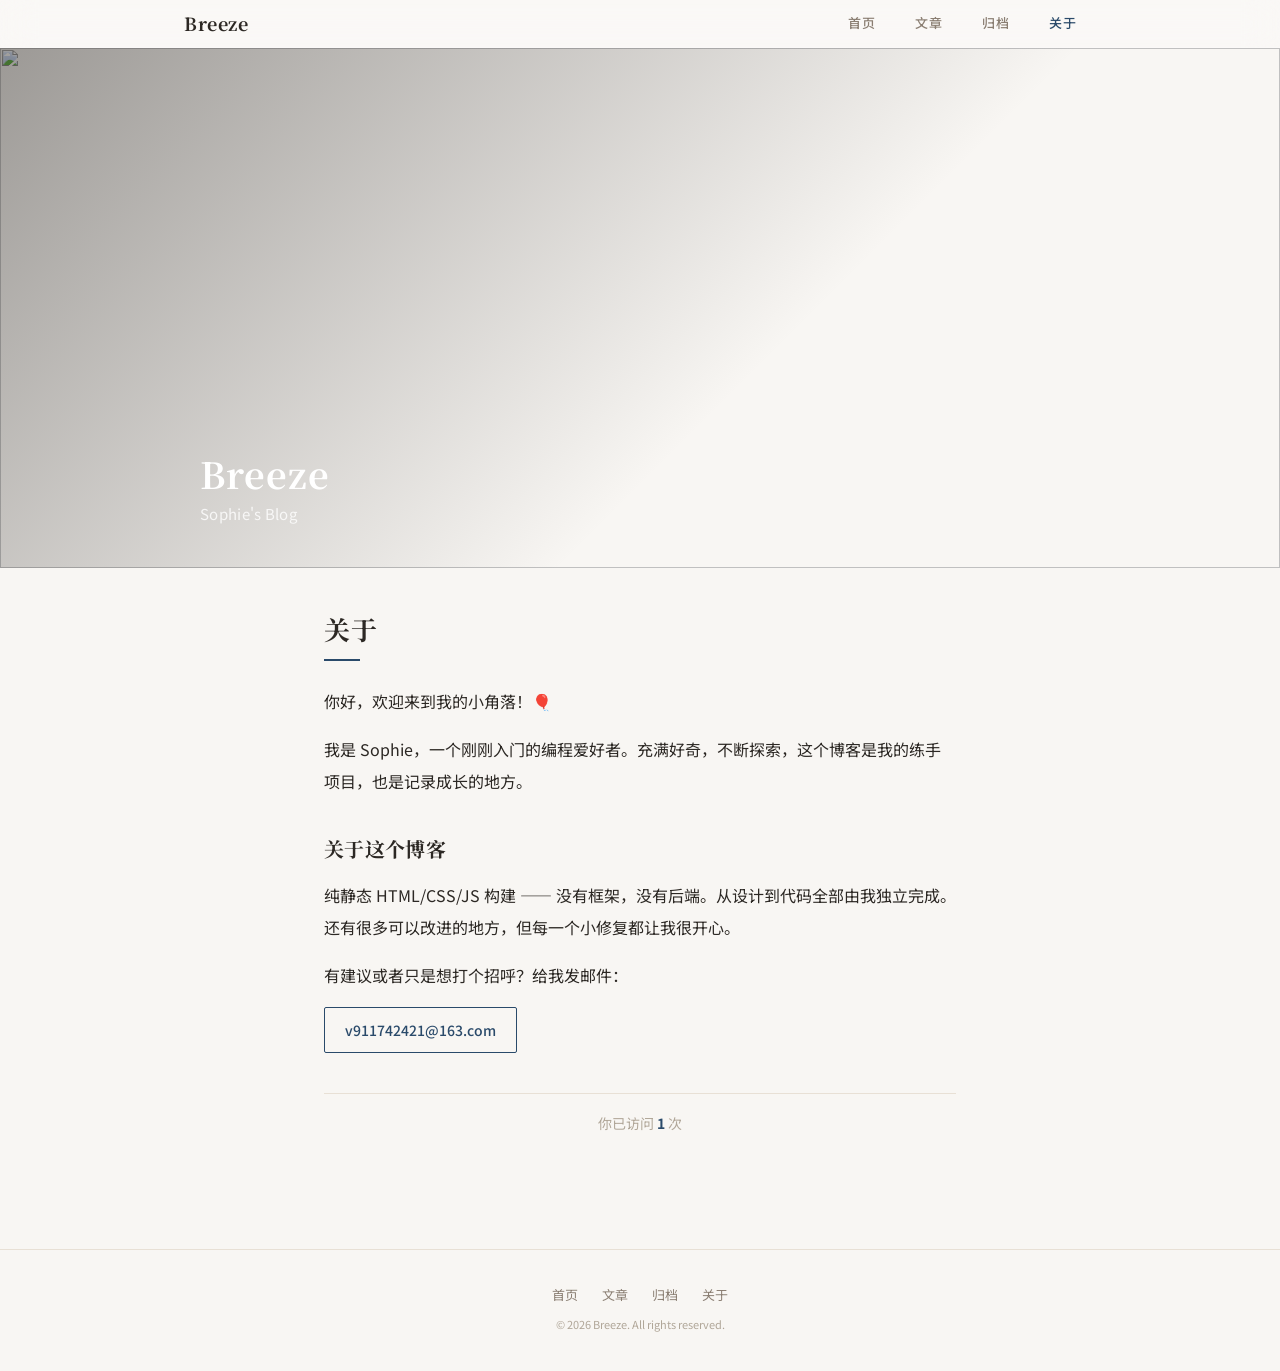
==== about.html @ d88b144d "Sophie Blog - HTML static version" ====
<!DOCTYPE html>
<html lang="zh-CN">
<head>
  <meta charset="UTF-8">
  <meta name="viewport" content="width=device-width, initial-scale=1.0">
  <meta name="description" content="关于 Sophie 和这个博客">
  <title>关于 — Breeze</title>
  <link rel="preconnect" href="https://fonts.googleapis.com">
  <link rel="preconnect" href="https://fonts.gstatic.com" crossorigin>
  <link href="https://fonts.googleapis.com/css2?family=Noto+Serif+SC:wght@600;700&family=Noto+Sans+SC:wght@400;500;600&display=swap" rel="stylesheet">
  <link rel="stylesheet" href="css/style.css?v=4">
  <link rel="icon" href="data:image/svg+xml,<svg xmlns='http://www.w3.org/2000/svg' viewBox='0 0 100 100'><text y='.9em' font-size='90'>🌿</text></svg>">
</head>
<body>
  <div class="page-wrap">
  <a href="#main" class="skip-link" data-i18n="skipToMain">跳到主要内容</a>

  <nav class="nav" role="navigation" aria-label="Main navigation">
    <div class="nav-inner">
      <a href="index.html" class="nav-logo">Breeze</a>
      <button type="button" class="nav-toggle" id="navToggle" aria-label="Menu">
        <svg viewBox="0 0 24 24"><path d="M3 18h18v-2H3v2zm0-5h18v-2H3v2zm0-7v2h18V6H3z"/></svg>
      </button>
      <ul class="nav-links" id="navLinks">
        <li><a href="index.html" data-i18n="navHome">首页</a></li>
        <li><a href="blog.html" data-i18n="navBlog">文章</a></li>
        <li><a href="archive.html" data-i18n="navArchive">归档</a></li>
        <li><a href="about.html" aria-current="page" data-i18n="navAbout">关于</a></li>
        <li><a href="admin.html" class="admin-only" data-i18n="navAdmin">管理</a></li>
      </ul>
    </div>
  </nav>

  <main id="main">
  <!-- Masthead -->
  <header class="masthead">
    <div class="masthead-bg">
      <img src="images/海边动漫少女.png" alt="">
      <div class="masthead-overlay"></div>
    </div>
    <div class="masthead-content">
      <h1 class="masthead-title">Breeze</h1>
      <p class="masthead-sub">Sophie's Blog</p>
    </div>
  </header>

    <article class="about-page">
      <h2 class="about-page-title">关于</h2>
      <div class="about-content">
        <p>你好，欢迎来到我的小角落！🎈</p>

        <p>我是 Sophie，一个刚刚入门的编程爱好者。充满好奇，不断探索，这个博客是我的练手项目，也是记录成长的地方。</p>

        <h3>关于这个博客</h3>

        <p>纯静态 HTML/CSS/JS 构建 —— 没有框架，没有后端。从设计到代码全部由我独立完成。还有很多可以改进的地方，但每一个小修复都让我很开心。</p>

        <p>有建议或者只是想打个招呼？给我发邮件：</p>

        <p class="about-email"><a href="mailto:v911742421@163.com">v911742421@163.com</a></p>
      </div>
    </article>

    <!-- Visit info (populated by about.js) -->
    <div class="about-visit-info" id="aboutVisitInfo"></div>
  </main>

  <footer class="footer" role="contentinfo">
    <div class="footer-inner">
      <ul class="footer-links">
        <li><a href="index.html" data-i18n="navHome">首页</a></li>
        <li><a href="blog.html" data-i18n="navBlog">文章</a></li>
        <li><a href="archive.html" data-i18n="navArchive">归档</a></li>
        <li><a href="about.html" data-i18n="navAbout">关于</a></li>
      </ul>
      <p data-i18n="footerCopyright">© 2026 Breeze. All rights reserved.</p>
    </div>
  </footer>

  </div>
  <script src="js/utils.js?v=4"></script>
  <script src="js/store.js?v=4"></script>
  <script src="js/main.js?v=4"></script>
  <script src="js/about.js?v=4"></script>
</body>
</html>
---- css/style.css ----
/* ═════════════════════════════════════════════════════════
   Breeze Blog — 和紙 Washi
   Warm paper texture, indigo accent, Japanese-inspired.
   ═════════════════════════════════════════════════════════ */

/* ── Custom Properties ── */
:root {
  --color-bg:            #f8f6f3;
  --color-surface:       #ffffff;
  --color-surface-2:     #f3f0eb;
  --color-accent:        #2a4a6a;
  --color-accent-h:      #3a5a7a;
  --color-accent-dim:    rgba(42,74,106,0.07);
  --color-moss:          #7a8a6a;
  --color-warm:          #c86a4a;
  --color-text:          #2c2824;
  --color-text-secondary:#8a7e72;
  --color-text-muted:    #b0a698;
  --color-border:        #e8e0d6;
  --color-line:          #e8e0d5;

  --font-display: "Noto Serif SC", "Noto Serif", "Georgia", serif;
  --font-body:    "Noto Sans SC", "Hiragino Sans", "Yu Gothic", -apple-system, sans-serif;
  --font-mono:    "Cascadia Code", "JetBrains Mono", ui-monospace, monospace;

  --max-w:        680px;
  --max-w-wide:   960px;
  --nav-h:        48px;
  --radius-card:  8px;
}

/* ── Reset & Base ── */
*, *::before, *::after { box-sizing: border-box; margin: 0; padding: 0; }

html {
  scroll-behavior: smooth;
  -webkit-text-size-adjust: 100%;
  text-size-adjust: 100%;
}

body {
  font-family: var(--font-body);
  font-size: 16px;
  line-height: 1.9;
  color: var(--color-text);
  background: var(--color-bg);
  -webkit-font-smoothing: antialiased;
}


a { color: var(--color-accent); text-decoration: none; transition: color 0.2s; }
a:hover { color: var(--color-accent-h); }

img { max-width: 100%; height: auto; display: block; }
svg { display: block; fill: currentColor; }

::selection { background: var(--color-accent-dim); color: var(--color-accent); }

/* ── Skip Link ── */
.skip-link {
  position: absolute;
  top: -100px; left: 16px;
  z-index: 1000;
  padding: 8px 16px;
  background: var(--color-accent);
  color: #fff;
  font-size: 14px;
  border-radius: 2px;
  transition: top 0.2s;
}
.skip-link:focus { top: 12px; }

/* ══ Nav ══ */
.nav {
  position: fixed;
  top: 0; left: 0; right: 0;
  z-index: 100;
  height: var(--nav-h);
  background: rgba(255,255,255,0.25);
  -webkit-backdrop-filter: blur(16px);
  backdrop-filter: blur(16px);
  border-bottom: 1px solid rgba(255,255,255,0.2);
}

.nav-inner {
  max-width: var(--max-w-wide);
  margin: 0 auto;
  padding: 0 24px;
  height: 100%;
  display: flex;
  align-items: center;
  justify-content: space-between;
}

.nav-logo {
  font-family: var(--font-display);
  font-size: 18px;
  font-weight: 700;
  color: var(--color-text);
  letter-spacing: 0.5px;
}

.nav-links {
  display: flex;
  list-style: none;
  gap: 0;
  align-items: center;
  height: 100%;
}

.nav-links a {
  display: flex;
  align-items: center;
  height: 100%;
  padding: 0 20px;
  font-size: 13px;
  font-weight: 500;
  color: var(--color-text-secondary);
  letter-spacing: 0.5px;
  transition: color 0.2s;
}
.nav-links a:hover { color: var(--color-text); }
.nav-links a[aria-current="page"] { color: var(--color-accent); }

.nav-links .admin-only { display: none; }
body.admin-mode .nav-links .admin-only { display: flex; }

.nav-toggle {
  display: none;
  background: none;
  border: none;
  cursor: pointer;
  width: 36px; height: 36px;
  padding: 8px;
  color: var(--color-text-secondary);
}
.nav-toggle svg { width: 20px; height: 20px; }
/* ══ Masthead (image only) ══ */
.masthead {
  margin-top: var(--nav-h);
  position: relative;
  height: 520px;
  overflow: hidden;
}

.masthead-bg {
  position: absolute;
  inset: 0;
}
.masthead-bg img {
  width: 100%;
  height: 100%;
  object-fit: cover;
  object-position: center 15%;
}

.masthead-overlay {
  position: absolute;
  inset: 0;
  background: linear-gradient(135deg, rgba(44,40,36,0.45) 0%, transparent 60%);
}

.masthead-content {
  position: absolute;
  bottom: 40px;
  left: 0;
  right: 0;
  padding: 0 40px;
  max-width: var(--max-w-wide);
  margin: 0 auto;
}

.masthead-title {
  font-family: var(--font-display);
  font-size: 36px;
  font-weight: 700;
  color: #fff;
  line-height: 1.2;
  letter-spacing: 1px;
  margin-bottom: 4px;
}

.masthead-sub {
  font-size: 15px;
  color: rgba(255,255,255,0.8);
  font-weight: 400;
  letter-spacing: 0.3px;
}

/* ══ Home Page Sections ══ */
.home-sections {
  max-width: var(--max-w-wide);
  margin: 0 auto;
  padding: 40px 24px 48px;
}

.home-section {
  margin-bottom: 44px;
}

.section-label {
  display: flex;
  align-items: center;
  gap: 10px;
  margin-bottom: 20px;
  font-family: var(--font-display);
  font-size: 20px;
  font-weight: 700;
  color: var(--color-text);
  letter-spacing: 0.5px;
}

.section-label::after {
  content: '';
  flex: 1;
  height: 1px;
  background: var(--color-line);
}

/* ── Latest Grid ── */

.home-post-card {
  background: var(--color-surface);
  border: 1px solid var(--color-border);
  padding: 24px;
  border-radius: var(--radius-card);
  transition: box-shadow 0.2s, transform 0.2s;
}
.home-post-card:hover {
  box-shadow: 0 4px 20px rgba(0,0,0,0.06);
  transform: translateY(-2px);
}

.home-post-card .tag {
  display: inline-block;
  font-size: 11px;
  font-weight: 600;
  color: var(--color-accent);
  letter-spacing: 0.5px;
  margin-bottom: 4px;
}

.home-post-card h3 {
  font-family: var(--font-display);
  font-size: 18px;
  font-weight: 700;
  line-height: 1.3;
  margin-bottom: 2px;
}
.home-post-card h3 a { color: var(--color-text); }
.home-post-card h3 a:hover { color: var(--color-accent); }

.home-post-card .date {
  font-size: 12px;
  color: var(--color-text-muted);
  margin-bottom: 6px;
}

.home-post-card .excerpt {
  font-size: 14px;
  color: var(--color-text-secondary);
  line-height: 1.6;
}

.section-link {
  display: inline-block;
  margin-top: 16px;
  font-size: 14px;
  font-weight: 500;
  color: var(--color-accent);
}
.section-link:hover { color: var(--color-accent-h); }

/* ── Sidebar Info (home) ── */
.home-info {
  display: grid;
  grid-template-columns: repeat(4, 1fr);
  gap: 16px;
  max-width: var(--max-w-wide);
  margin: 0 auto;
  padding: 0 24px 40px;
}

.home-info-card {
  background: var(--color-surface);
  border: 1px solid var(--color-border);
  padding: 20px 24px;
  border-radius: var(--radius-card);
}

.home-info-card .label {
  font-size: 11px;
  font-weight: 600;
  color: var(--color-text-muted);
  text-transform: uppercase;
  letter-spacing: 0.8px;
  margin-bottom: 6px;
}

.home-info-card .value {
  font-size: 22px;
  font-family: var(--font-display);
  font-weight: 700;
  color: var(--color-text);
  line-height: 1.2;
}

.home-info-card .desc {
  font-size: 13px;
  color: var(--color-text-secondary);
  line-height: 1.5;
  margin-top: 2px;
}

.home-quote-text {
  font-size: 14px;
  color: var(--color-text-secondary);
  line-height: 1.7;
  height: 72px;
  overflow-y: auto;
}

.home-quote-btn {
  background: none;
  border: none;
  cursor: pointer;
  color: var(--color-text-muted);
  font-size: 14px;
  padding: 4px 0 0;
  font-family: inherit;
  transition: color 0.2s;
}
.home-quote-btn:hover { color: var(--color-accent); }

/* ── Featured Card ── */
.featured-card {
  background: var(--color-surface);
  border: 1px solid var(--color-border);
  border-radius: var(--radius-card);
  padding: 28px 32px;
}

.featured-badge {
  display: inline-block;
  font-size: 11px;
  font-weight: 600;
  color: var(--color-accent);
  letter-spacing: 0.5px;
  margin-bottom: 4px;
}

.featured-title {
  font-family: var(--font-display);
  font-size: 24px;
  font-weight: 700;
  line-height: 1.3;
  margin-bottom: 4px;
}
.featured-title a { color: var(--color-text); }
.featured-title a:hover { color: var(--color-accent); }

.featured-date {
  font-size: 13px;
  color: var(--color-text-muted);
  margin-bottom: 8px;
}

.featured-excerpt {
  font-size: 15px;
  color: var(--color-text-secondary);
  line-height: 1.7;
}

/* ── Latest List (cards) ── */
.latest-list {
  list-style: none;
  display: grid;
  grid-template-columns: 1fr 1fr;
  gap: 20px;
}

/* ══ Main (inner pages) ══ */
main { padding-bottom: 48px; }
.main-top-pad { padding-top: 28px; }

/* ══ Page Banner (inner pages, image only) ══ */
.page-banner {
  margin-top: var(--nav-h);
  position: relative;
  height: 200px;
  overflow: hidden;
}

.page-banner-bg {
  position: absolute;
  inset: 0;
}
.page-banner-bg img {
  width: 100%;
  height: 100%;
  object-fit: cover;
  object-position: center top;
}

/* ══ Toolbar (Blog) ══ */
.toolbar {
  max-width: var(--max-w-wide);
  margin: 0 auto;
  padding: 28px 24px 20px;
}

.blog-section-title {
  font-family: var(--font-display);
  font-size: 24px;
  font-weight: 700;
  color: var(--color-text);
  margin-bottom: 12px;
  letter-spacing: 0.5px;
}

.search-wrap {
  position: relative;
  margin-bottom: 12px;
}

.search-icon {
  position: absolute;
  top: 50%;
  left: 14px;
  transform: translateY(-50%);
  width: 16px;
  height: 16px;
  color: var(--color-text-muted);
  pointer-events: none;
  transition: color 0.2s;
}
.search-wrap:focus-within .search-icon { color: var(--color-accent); }

.search-wrap input {
  width: 100%;
  padding: 10px 14px 10px 40px;
  font-size: 15px;
  font-family: inherit;
  border: 1px solid var(--color-border);
  border-radius: 8px;
  color: var(--color-text);
  background: var(--color-surface);
  outline: none;
  transition: border-color 0.2s, box-shadow 0.2s;
}
.search-wrap input:focus { border-color: var(--color-accent); }
.search-wrap input::placeholder { color: var(--color-text-muted); }

.filter-bar {
  display: flex;
  flex-wrap: wrap;
  gap: 4px;
  margin-bottom: 20px;
}

.filter-btn {
  padding: 5px 14px;
  font-size: 12px;
  font-weight: 500;
  font-family: inherit;
  border: 1px solid var(--color-border);
  border-radius: 6px;
  background: var(--color-surface);
  color: var(--color-text-secondary);
  cursor: pointer;
  letter-spacing: 0.3px;
  transition: all 0.2s;
}
.filter-btn:hover { border-color: var(--color-accent); color: var(--color-accent); }
.filter-btn.active {
  background: var(--color-accent);
  color: #fff;
  border-color: var(--color-accent);
}

.posts-grid {
  max-width: var(--max-w-wide);
  margin: 0 auto;
  padding: 0 24px 48px;
  display: grid;
  grid-template-columns: 1fr 1fr;
  gap: 20px;
}

.post-card {
  background: var(--color-surface);
  border: 1px solid var(--color-border);
  border-radius: var(--radius-card);
  padding: 24px;
  transition: box-shadow 0.2s, transform 0.2s;
}
.post-card:hover {
  box-shadow: 0 4px 20px rgba(0,0,0,0.06);
  transform: translateY(-2px);
}

.post-card .cat-badge {
  display: inline-block;
  font-size: 11px;
  font-weight: 600;
  color: var(--color-accent);
  background: var(--color-accent-dim);
  padding: 2px 10px;
  border-radius: 4px;
  letter-spacing: 0.5px;
  margin-bottom: 8px;
}

.post-card .card-date {
  font-size: 12px;
  color: var(--color-text-muted);
  margin-bottom: 6px;
}

.post-card h2 {
  font-family: var(--font-display);
  font-size: 18px;
  font-weight: 700;
  line-height: 1.35;
  margin-bottom: 6px;
}
.post-card h2 a { color: var(--color-text); }
.post-card h2 a:hover { color: var(--color-accent); }

.post-card .card-excerpt {
  font-size: 14px;
  color: var(--color-text-secondary);
  line-height: 1.6;
}

.empty-state {
  text-align: center;
  padding: 60px 24px;
  color: var(--color-text-muted);
}
.empty-state svg { width: 32px; height: 32px; margin: 0 auto 12px; opacity: 0.3; }
.empty-state p { font-size: 14px; }

/* ══ Article (Post page) ══ */
.article {
  max-width: var(--max-w);
  margin: 0 auto;
  padding: 0 24px;
}

.article-inner {
  max-width: var(--max-w);
  margin: 0 auto;
  padding: 0 24px;
}

.article-header {
  padding: 28px 0 16px;
}

.article-header h1 {
  font-family: var(--font-display);
  font-size: 30px;
  font-weight: 700;
  line-height: 1.3;
  letter-spacing: 0.5px;
  margin-bottom: 8px;
}

.article-meta {
  font-size: 13px;
  color: var(--color-text-secondary);
}

.article-meta .dot {
  display: inline-block;
  width: 3px; height: 3px;
  background: var(--color-text-muted);
  vertical-align: middle;
  margin: 0 8px;
  border-radius: 50%;
}

.article-excerpt {
  font-size: 16px;
  color: var(--color-text-secondary);
  line-height: 1.7;
  margin-bottom: 16px;
  padding-bottom: 16px;
  border-bottom: 1px solid var(--color-line);
}

.article-content {
  font-size: 16px;
  line-height: 2;
}

.article-content h2 {
  font-family: var(--font-display);
  font-size: 22px;
  font-weight: 700;
  margin: 40px 0 10px;
  letter-spacing: 0.3px;
  padding-bottom: 6px;
  border-bottom: 1px solid var(--color-line);
}

.article-content h3 {
  font-family: var(--font-display);
  font-size: 18px;
  font-weight: 600;
  margin: 28px 0 8px;
}

.article-content p { margin-bottom: 16px; }

.article-content a { text-decoration: underline; text-underline-offset: 2px; }

.article-content blockquote {
  margin: 28px 0;
  padding: 12px 24px;
  border-left: 3px solid var(--color-accent);
  background: var(--color-surface);
  color: var(--color-text-secondary);
  font-style: italic;
}
.article-content blockquote p { margin-bottom: 0; }

.article-content pre {
  margin: 24px 0;
  padding: 16px 20px;
  background: var(--color-surface);
  border: 1px solid var(--color-border);
  border-radius: 2px;
  overflow-x: auto;
  font-size: 14px;
  line-height: 1.7;
  font-family: var(--font-mono);
}

.article-content code {
  font-size: 0.85em;
  padding: 2px 6px;
  background: var(--color-surface-2);
  font-family: var(--font-mono);
}
.article-content pre code { padding: 0; background: none; border: none; }

.article-content ul, .article-content ol {
  margin: 16px 0;
  padding-left: 24px;
}
.article-content li { margin-bottom: 6px; }

.article-content hr {
  margin: 40px 0;
  border: none;
  height: 1px;
  background: var(--color-line);
}

.article-content img {
  margin: 28px auto;
  cursor: zoom-in;
}

/* ── Article Footer ── */
.article-footer {
  max-width: var(--max-w);
  margin: 0 auto;
  padding: 0 24px 36px;
}

.article-tags { display: flex; flex-wrap: wrap; gap: 6px; margin-bottom: 16px; }

.article-tags .tag {
  display: inline-block;
  padding: 2px 10px;
  background: var(--color-accent-dim);
  font-size: 12px;
  font-weight: 500;
  color: var(--color-accent);
  border-radius: 2px;
}

.article-back {
  display: inline-flex;
  align-items: center;
  gap: 4px;
  font-size: 14px;
  color: var(--color-text-secondary);
}
.article-back:hover { color: var(--color-accent); }
.article-back svg { width: 14px; height: 14px; }

/* ── Related ── */
.related-section {
  max-width: var(--max-w);
  margin: 0 auto;
  padding: 0 24px 48px;
}

.related-section h2 {
  font-family: var(--font-display);
  font-size: 18px;
  font-weight: 700;
  margin-bottom: 14px;
}

.related-grid {
  display: grid;
  grid-template-columns: repeat(3, 1fr);
  gap: 12px;
}

.related-card {
  background: var(--color-surface);
  border: 1px solid var(--color-border);
  padding: 18px 20px;
  border-radius: var(--radius-card);
  transition: box-shadow 0.2s;
}
.related-card:hover { box-shadow: 0 4px 12px rgba(0,0,0,0.05); }

.related-card .meta {
  font-size: 12px;
  color: var(--color-text-secondary);
  margin-bottom: 4px;
}

.related-card h3 {
  font-size: 15px;
  font-weight: 600;
  line-height: 1.4;
}
.related-card h3 a { color: var(--color-text); }
.related-card h3 a:hover { color: var(--color-accent); }

/* ══ Archive (timeline) ══ */
.archive-container {
  max-width: var(--max-w-wide);
  margin: 0 auto;
  padding: 28px 24px 48px;
}

.archive-year { margin-bottom: 32px; }
.archive-year:last-child { margin-bottom: 0; }

.archive-year-title {
  font-family: var(--font-display);
  font-size: 26px;
  font-weight: 700;
  color: var(--color-text);
  margin-bottom: 14px;
  letter-spacing: 0.5px;
  position: relative;
  padding-bottom: 6px;
}
.archive-year-title::after {
  content: '';
  position: absolute;
  bottom: 0; left: 0;
  width: 36px;
  height: 2px;
  background: var(--color-accent);
}

.archive-month { margin-bottom: 16px; }
.archive-month:last-child { margin-bottom: 0; }

.archive-month-title {
  font-size: 12px;
  font-weight: 600;
  color: var(--color-text-muted);
  text-transform: uppercase;
  letter-spacing: 0.8px;
  margin-bottom: 8px;
  padding: 0 4px;
}

.archive-list {
  display: flex;
  flex-direction: column;
}

.archive-row {
  display: flex;
  gap: 16px;
  padding: 12px 16px;
  background: var(--color-surface);
  border: 1px solid var(--color-border);
  border-radius: 6px;
  align-items: baseline;
  margin-bottom: 8px;
  transition: box-shadow 0.2s;
}
.archive-row:hover { box-shadow: 0 2px 12px rgba(0,0,0,0.04); }
.archive-row:last-child { margin-bottom: 0; }

.archive-row-left {
  flex-shrink: 0;
  width: 90px;
}
.archive-row-date {
  font-size: 13px;
  color: var(--color-text-muted);
  font-weight: 500;
}

.archive-row-right {
  flex: 1;
  display: flex;
  align-items: baseline;
  gap: 10px;
  min-width: 0;
}
.archive-row-title {
  font-family: var(--font-display);
  font-size: 16px;
  font-weight: 600;
  color: var(--color-text);
  text-decoration: none;
  white-space: nowrap;
  overflow: hidden;
  text-overflow: ellipsis;
  transition: color 0.15s;
}
.archive-row-title:hover { color: var(--color-accent); }
.archive-row-cat {
  flex-shrink: 0;
  font-size: 10px;
  font-weight: 600;
  color: var(--color-accent);
  background: var(--color-accent-dim);
  padding: 1px 8px;
  border-radius: 2px;
  letter-spacing: 0.5px;
}

/* ══ About ══ */
.about-page {
  max-width: var(--max-w);
  margin: 0 auto;
  padding: 36px 24px 24px;
}

.about-page-title {
  font-family: var(--font-display);
  font-size: 26px;
  font-weight: 700;
  color: var(--color-text);
  margin-bottom: 24px;
  letter-spacing: 0.5px;
  position: relative;
  padding-bottom: 8px;
}
.about-page-title::after {
  content: '';
  position: absolute;
  bottom: 0; left: 0;
  width: 36px;
  height: 2px;
  background: var(--color-accent);
}

.about-content {
  font-size: 16px;
  line-height: 2;
  color: var(--color-text);
}

.about-content h3 {
  font-family: var(--font-display);
  font-size: 20px;
  font-weight: 700;
  margin: 32px 0 10px;
  letter-spacing: 0.3px;
}

.about-content p { margin-bottom: 16px; }

.about-email a {
  display: inline-block;
  padding: 8px 20px;
  border: 1px solid var(--color-accent);
  border-radius: 2px;
  font-size: 14px;
  font-weight: 500;
  color: var(--color-accent);
  text-decoration: none;
  transition: all 0.2s;
}
.about-email a:hover {
  background: var(--color-accent);
  color: #fff;
}

.about-visit-info {
  max-width: var(--max-w);
  margin: 0 auto;
  padding: 0 24px 48px;
}

.about-visit-info p {
  font-size: 14px;
  color: var(--color-text-secondary);
  padding: 16px 20px;
  background: var(--color-surface);
  border: 1px solid var(--color-border);
  border-radius: 2px;
  line-height: 1.6;
}

/* ══ TOC ══ */
.toc-wrapper {
  position: fixed;
  top: 80px;
  left: calc(50% + 360px);
  width: 170px;
  max-height: calc(100vh - 140px);
  overflow-y: auto;
  z-index: 50;
}

.toc-label {
  font-size: 11px;
  font-weight: 600;
  color: var(--color-text-muted);
  text-transform: uppercase;
  letter-spacing: 0.8px;
  margin-bottom: 10px;
}

.toc-link {
  display: block;
  padding: 3px 0 3px 10px;
  font-size: 13px;
  color: var(--color-text-muted);
  border-left: 1px solid var(--color-line);
  transition: all 0.15s;
}
.toc-link:hover { color: var(--color-accent); border-left-color: var(--color-accent); }
.toc-link.active { color: var(--color-accent); border-left-color: var(--color-accent); }

@media (max-width: 1100px) {
  .toc-wrapper { display: none; }
}

/* ── TOC Mobile ── */
.toc-toggle {
  position: fixed;
  bottom: 72px; left: 24px;
  z-index: 80;
  width: 36px; height: 36px;
  background: var(--color-surface);
  border: 1px solid var(--color-border);
  border-radius: 2px;
  color: var(--color-text-secondary);
  cursor: pointer;
  display: none;
  align-items: center;
  justify-content: center;
  transition: all 0.2s;
}
.toc-toggle:hover { border-color: var(--color-accent); color: var(--color-accent); }
.toc-toggle svg { width: 18px; height: 18px; }

.toc-mobile-panel {
  position: fixed;
  bottom: 116px; left: 24px;
  z-index: 81;
  min-width: 200px;
  max-height: 300px;
  overflow-y: auto;
  background: var(--color-surface);
  border: 1px solid var(--color-border);
  border-radius: 2px;
  padding: 12px 16px;
  opacity: 0;
  pointer-events: none;
  transform: translateY(8px);
  transition: all 0.25s;
}
.toc-mobile-panel.open { opacity: 1; pointer-events: auto; transform: translateY(0); }


/* ══ Progress Bar ══ */
.progress-bar {
  position: fixed;
  top: var(--nav-h); left: 0;
  height: 2px;
  background: var(--color-accent);
  z-index: 99;
  width: 0%;
  transition: width 0.1s linear;
}


/* ══ Lightbox ══ */
.lightbox {
  position: fixed; inset: 0; z-index: 200;
  background: rgba(44,40,36,0.92);
  display: flex; align-items: center; justify-content: center;
  opacity: 0; pointer-events: none; transition: opacity 0.3s;
  cursor: zoom-out;
}
.lightbox.open { opacity: 1; pointer-events: auto; }
.lightbox img { max-width: 90vw; max-height: 90vh; }

/* ══ Toast ══ */
.toast {
  position: fixed;
  top: 60px; left: 50%;
  transform: translateX(-50%) translateY(-12px);
  z-index: 300;
  padding: 8px 20px;
  font-size: 14px;
  color: #fff;
  background: var(--color-accent);
  border-radius: 2px;
  opacity: 0; pointer-events: none;
  transition: all 0.25s;
}
.toast--visible { opacity: 1; transform: translateX(-50%) translateY(0); }
.toast--error { background: var(--color-warm); }

/* ══ Footer ══ */
.footer {
  padding: 28px 24px 36px;
  border-top: 1px solid var(--color-line);
  text-align: center;
}

.footer-inner {
  max-width: var(--max-w-wide);
  margin: 0 auto;
}

.footer-links {
  display: flex;
  justify-content: center;
  flex-wrap: wrap;
  gap: 8px 24px;
  list-style: none;
  margin-bottom: 6px;
}

.footer-links a {
  font-size: 13px;
  color: var(--color-text-secondary);
}
.footer-links a:hover { color: var(--color-accent); }

.footer p { font-size: 11px; color: var(--color-text-muted); }

/* ══ Admin ══ */
.admin-header-section {
  max-width: 800px;
  margin: 0 auto;
  padding: 32px 24px 16px;
}

.admin-page-title {
  font-family: var(--font-display);
  font-size: 26px;
  font-weight: 700;
  color: var(--color-text);
  letter-spacing: 0.5px;
  position: relative;
  padding-bottom: 8px;
}
.admin-page-title::after {
  content: '';
  position: absolute;
  bottom: 0; left: 0;
  width: 36px;
  height: 2px;
  background: var(--color-accent);
}

/* ── Login ── */
.admin-login {
  max-width: 340px;
  margin: 64px auto;
  padding: 36px 32px;
  background: var(--color-surface);
  border: 1px solid var(--color-border);
  border-radius: 2px;
  text-align: center;
}

.admin-login-icon {
  width: 48px; height: 48px;
  margin: 0 auto 16px;
  display: flex;
  align-items: center;
  justify-content: center;
  color: var(--color-accent);
}
.admin-login-icon svg { width: 24px; height: 24px; }

.admin-login h1 {
  font-family: var(--font-display);
  font-size: 22px;
  font-weight: 700;
  margin-bottom: 24px;
  letter-spacing: 0.3px;
}

.admin-login input {
  width: 100%;
  padding: 10px 14px;
  font-size: 15px;
  font-family: inherit;
  border: 1px solid var(--color-border);
  border-radius: 2px;
  color: var(--color-text);
  background: var(--color-surface-2);
  outline: none;
  text-align: center;
  transition: border-color 0.2s;
}
.admin-login input:focus { border-color: var(--color-accent); }
.admin-login input::placeholder { color: var(--color-text-muted); }

.admin-login button {
  width: 100%;
  padding: 10px;
  font-size: 15px;
  font-weight: 500;
  font-family: inherit;
  background: var(--color-accent);
  color: #fff;
  border: none;
  border-radius: 2px;
  cursor: pointer;
  margin-top: 16px;
  transition: background 0.2s;
}
.admin-login button:hover { background: var(--color-accent-h); }

.admin-login-error { font-size: 14px; color: var(--color-warm); min-height: 20px; margin-top: 12px; }

/* ── Dashboard ── */
.admin-header {
  display: flex;
  justify-content: space-between;
  align-items: center;
  flex-wrap: wrap;
  gap: 12px;
  padding: 24px 24px 16px;
  max-width: 800px;
  margin: 0 auto;
}

.admin-header h1 {
  font-family: var(--font-display);
  font-size: 18px;
  font-weight: 600;
  color: var(--color-text-secondary);
  letter-spacing: 0.3px;
}

.admin-header-actions { display: flex; gap: 8px; }

.admin-btn {
  padding: 8px 18px;
  font-size: 13px;
  font-weight: 500;
  font-family: inherit;
  border: 1px solid var(--color-border);
  border-radius: 2px;
  cursor: pointer;
  background: var(--color-surface);
  color: var(--color-text);
  transition: all 0.2s;
}
.admin-btn:hover { border-color: var(--color-accent); color: var(--color-accent); }

.admin-btn-primary { background: var(--color-accent); color: #fff; border-color: var(--color-accent); }
.admin-btn-primary:hover { background: var(--color-accent-h); border-color: var(--color-accent-h); color: #fff; }

.admin-btn-link {
  background: none;
  border: none;
  cursor: pointer;
  color: var(--color-text-secondary);
  font-size: 13px;
  padding: 4px 8px;
  font-family: inherit;
}
.admin-btn-link:hover { color: var(--color-accent); }

.admin-btn-danger {
  background: none;
  border: none;
  cursor: pointer;
  color: var(--color-text-secondary);
  font-size: 13px;
  padding: 4px 8px;
  font-family: inherit;
}
.admin-btn-danger:hover { color: var(--color-warm); }

/* ── Stats Cards ── */
.admin-stats {
  display: grid;
  grid-template-columns: repeat(4, 1fr);
  gap: 12px;
  padding: 0 24px 28px;
  max-width: 800px;
  margin: 0 auto;
}

.admin-stat-card {
  background: var(--color-surface);
  border: 1px solid var(--color-border);
  border-radius: 2px;
  padding: 18px 20px;
  display: flex;
  flex-direction: column;
  gap: 6px;
}

.admin-stat-card .icon {
  width: 32px; height: 32px;
  display: flex;
  align-items: center;
  justify-content: center;
}
.admin-stat-card .icon svg { width: 16px; height: 16px; }

.admin-stat-card .value {
  font-family: var(--font-display);
  font-size: 26px;
  font-weight: 700;
  line-height: 1;
}
.admin-stat-card .label {
  font-size: 11px;
  color: var(--color-text-muted);
  text-transform: uppercase;
  letter-spacing: 0.8px;
}

/* Stat card accent colors */
.admin-stat-card:nth-child(1) { border-left: 3px solid var(--color-accent); }
.admin-stat-card:nth-child(1) .icon { color: var(--color-accent); }
.admin-stat-card:nth-child(2) { border-left: 3px solid var(--color-moss); }
.admin-stat-card:nth-child(2) .icon { color: var(--color-moss); }
.admin-stat-card:nth-child(3) { border-left: 3px solid var(--color-warm); }
.admin-stat-card:nth-child(3) .icon { color: var(--color-warm); }
.admin-stat-card:nth-child(4) { border-left: 3px solid var(--color-accent-h); }
.admin-stat-card:nth-child(4) .icon { color: var(--color-accent-h); }

/* ── Table ── */
.admin-table-wrap {
  max-width: 800px;
  margin: 0 auto;
  padding: 0 24px 48px;
  overflow-x: auto;
}

.admin-table {
  width: 100%;
  border-collapse: collapse;
  background: var(--color-surface);
  border: 1px solid var(--color-border);
  border-radius: 2px;
}

.admin-table th {
  text-align: left;
  padding: 10px 16px;
  font-size: 11px;
  font-weight: 600;
  color: var(--color-text-muted);
  text-transform: uppercase;
  letter-spacing: 0.8px;
  background: var(--color-surface-2);
  border-bottom: 1px solid var(--color-border);
}

.admin-table td {
  padding: 12px 16px;
  font-size: 14px;
  border-bottom: 1px solid var(--color-line);
  color: var(--color-text-secondary);
}
.admin-table tbody tr:last-child td { border-bottom: none; }
.admin-table tbody tr:hover td { background: var(--color-accent-dim); }

.admin-table .status-dot {
  display: inline-block;
  width: 7px; height: 7px;
  margin-right: 7px;
  border-radius: 50%;
}
.admin-table .status-dot--published { background: var(--color-moss); }
.admin-table .status-dot--draft { background: var(--color-line); }

.admin-table .post-title-cell {
  font-weight: 500;
  color: var(--color-text);
}

/* ── Editor ── */
.admin-editor { max-width: 800px; margin: 0 auto; padding: 0 24px 48px; }

.admin-editor-header {
  display: flex;
  justify-content: space-between;
  align-items: center;
  margin-bottom: 20px;
  flex-wrap: wrap;
  gap: 12px;
}
.admin-editor-header h1 { font-family: var(--font-display); font-size: 20px; font-weight: 700; }

.editor-form {
  background: var(--color-surface);
  border: 1px solid var(--color-border);
  border-radius: 2px;
  padding: 28px;
}

.editor-form .field { margin-bottom: 16px; }

.editor-form label {
  display: block;
  font-size: 11px;
  font-weight: 600;
  color: var(--color-text-secondary);
  margin-bottom: 4px;
  text-transform: uppercase;
  letter-spacing: 0.5px;
}

.editor-form input,
.editor-form textarea,
.editor-form select {
  width: 100%;
  padding: 10px 14px;
  font-size: 15px;
  font-family: inherit;
  border: 1px solid var(--color-border);
  border-radius: 2px;
  color: var(--color-text);
  background: var(--color-surface-2);
  outline: none;
  transition: border-color 0.2s;
}
.editor-form input:focus,
.editor-form textarea:focus,
.editor-form select:focus { border-color: var(--color-accent); }

.editor-form .field-row {
  display: grid;
  grid-template-columns: 1fr 1fr 1fr 1fr;
  gap: 12px;
}

.editor-form .field-row-3 {
  display: grid;
  grid-template-columns: 1fr 160px auto;
  gap: 12px;
}

.slug-wrap {
  display: flex;
  gap: 4px;
}
.slug-wrap input { flex: 1; }
.slug-btn {
  width: 36px; height: 36px;
  display: flex; align-items: center; justify-content: center;
  background: var(--color-surface-2);
  border: 1px solid var(--color-border);
  border-radius: 2px;
  color: var(--color-text-muted);
  cursor: pointer;
  font-size: 16px;
  font-family: inherit;
  transition: all 0.2s;
  flex-shrink: 0;
}
.slug-btn:hover { color: var(--color-accent); border-color: var(--color-accent); }

/* ── Category Chips ── */
.cat-chips {
  display: flex;
  flex-wrap: wrap;
  gap: 6px;
}

.cat-chip {
  padding: 4px 14px;
  font-size: 13px;
  font-family: inherit;
  font-weight: 500;
  border: 1px solid var(--color-border);
  border-radius: 2px;
  background: var(--color-surface-2);
  color: var(--color-text-secondary);
  cursor: pointer;
  transition: all 0.2s;
}
.cat-chip:hover { border-color: var(--color-accent); color: var(--color-accent); }
.cat-chip.active {
  background: var(--color-accent);
  color: #fff;
  border-color: var(--color-accent);
}
.cat-chip-add {
  font-size: 16px;
  font-weight: 400;
  color: var(--color-text-muted);
  padding: 4px 10px;
}

.cat-new { margin-top: 8px; }
.cat-new input { width: 100%; }

.editor-form .field-check {
  display: flex;
  align-items: center;
  gap: 10px;
  padding: 6px 0;
}
.editor-form .field-check input { display: none; }
.editor-form .field-check label {
  margin-bottom: 0;
  cursor: pointer;
  text-transform: none;
  letter-spacing: normal;
  position: relative;
  padding-left: 44px;
  line-height: 26px;
  -webkit-user-select: none;
  user-select: none;
}
.editor-form .field-check label::before {
  content: '';
  position: absolute;
  left: 0; top: 50%;
  transform: translateY(-50%);
  width: 36px; height: 20px;
  background: var(--color-line);
  border-radius: 10px;
  transition: background 0.25s;
}
.editor-form .field-check label::after {
  content: '';
  position: absolute;
  left: 2px; top: 50%;
  transform: translateY(-50%);
  width: 16px; height: 16px;
  background: #fff;
  border-radius: 50%;
  transition: left 0.25s, transform 0.25s;
}
.editor-form .field-check input:checked + label::before {
  background: var(--color-accent);
}
.editor-form .field-check input:checked + label::after {
  left: 18px;
}

.editor-toolbar {
  display: flex;
  flex-wrap: wrap;
  gap: 4px;
  padding: 8px 0;
  border-bottom: 1px solid var(--color-line);
}

.editor-toolbar button {
  width: 30px; height: 30px;
  display: flex;
  align-items: center;
  justify-content: center;
  background: none;
  border: none;
  cursor: pointer;
  color: var(--color-text-muted);
  font-size: 14px;
  font-family: inherit;
  border-radius: 2px;
}
.editor-toolbar button:hover { color: var(--color-text); background: var(--color-surface-2); }

.editor-toolbar .sep {
  width: 1px; height: 22px;
  background: var(--color-line);
  margin: 0 4px;
}

.editor-content textarea {
  border-top: none;
  min-height: 320px;
  resize: vertical;
  font-family: var(--font-mono);
  font-size: 14px;
  line-height: 1.7;
}

.editor-actions {
  display: flex;
  justify-content: flex-end;
  gap: 8px;
  margin-top: 16px;
}

/* ── Modal ── */
.modal-overlay {
  position: fixed; inset: 0; z-index: 200;
  background: rgba(44,40,36,0.5);
  display: flex; align-items: center; justify-content: center;
  opacity: 0; pointer-events: none; transition: opacity 0.25s;
}
.modal-overlay.open { opacity: 1; pointer-events: auto; }

.modal-box {
  background: var(--color-surface);
  border: 1px solid var(--color-border);
  border-radius: 2px;
  padding: 28px;
  max-width: 360px;
  width: 90%;
  text-align: center;
}

.modal-box h2 { font-family: var(--font-display); font-size: 18px; font-weight: 700; margin-bottom: 8px; }
.modal-box p { font-size: 14px; color: var(--color-text-secondary); margin-bottom: 20px; }
.modal-actions { display: flex; justify-content: center; gap: 10px; }

.featured-row {
  display: grid;
  grid-template-columns: 1fr;
  gap: 24px;
  align-items: start;
}

/* ══ Page Fade-in ══ */
@keyframes fadeIn {
  from { opacity: 0; transform: translateY(6px); }
  to   { opacity: 1; transform: translateY(0); }
}
main {
  animation: fadeIn 0.45s ease-out;
}

/* ══ Back to Top ══ */
.back-to-top {
  position: fixed;
  bottom: 72px; right: 24px;
  z-index: 80;
  width: 40px; height: 40px;
  background: var(--color-surface);
  border: 1px solid var(--color-border);
  border-radius: 2px;
  color: var(--color-text-muted);
  cursor: pointer;
  display: flex;
  align-items: center;
  justify-content: center;
  opacity: 0;
  pointer-events: none;
  transition: opacity 0.25s, color 0.2s, border-color 0.2s;
}
.back-to-top.visible { opacity: 1; pointer-events: auto; }
.back-to-top:hover { color: var(--color-accent); border-color: var(--color-accent); }
.back-to-top svg { width: 18px; height: 18px; }


/* ══ Responsive ══ */
@media (max-width: 768px) {
  .home-sections {
    padding: 28px 20px 40px;
  }

  .home-info { grid-template-columns: 1fr 1fr; }

  .masthead { height: 360px; }

  .masthead-content {
    bottom: 24px;
    padding: 0 24px;
  }

  .masthead-title { font-size: 28px; }

  .page-banner { height: 150px; }

  .related-grid { grid-template-columns: 1fr 1fr; }
  .admin-stats { grid-template-columns: repeat(2, 1fr); }
  .editor-form .field-row { grid-template-columns: 1fr 1fr; }
  .editor-form .field-row-3 { grid-template-columns: 1fr; }

  .article-header h1 { font-size: 24px; }

  .nav-links {
    display: none;
    position: absolute;
    top: var(--nav-h);
    left: 0; right: 0;
    background: var(--color-bg);
    border-bottom: 1px solid var(--color-border);
    flex-direction: column;
    padding: 4px 0;
    height: auto;
  }
  .nav-links.open { display: flex; }
  .nav-links a { height: 40px; padding: 0 24px; }
  .nav-toggle { display: flex; }

  .latest-list { grid-template-columns: 1fr; }
  .posts-grid { grid-template-columns: 1fr; }
}

@media (max-width: 480px) {
  .home-info { grid-template-columns: 1fr; }
  .masthead { height: 280px; }
  .masthead-title { font-size: 24px; }
  .article-header h1 { font-size: 20px; }
  .related-grid { grid-template-columns: 1fr; }
  .admin-stats { grid-template-columns: 1fr; }
}
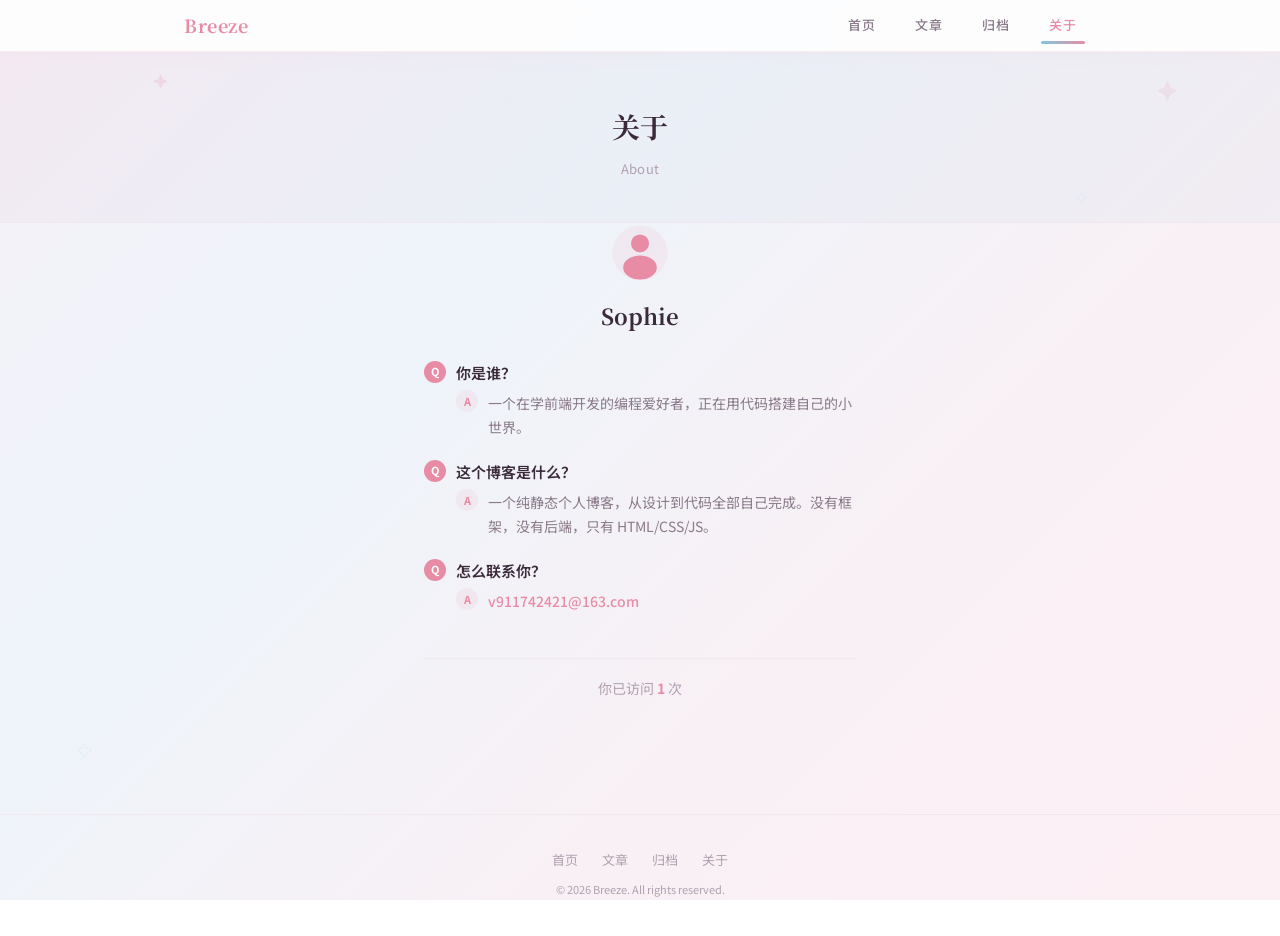
==== commit 68d46d3c: "Update blog design and animations - Redesign about page in Q&A style - Add floating sparkle animatio" ====
--- a/about.html
+++ b/about.html
@@ -8,7 +8,7 @@
   <link rel="preconnect" href="https://fonts.googleapis.com">
   <link rel="preconnect" href="https://fonts.gstatic.com" crossorigin>
   <link href="https://fonts.googleapis.com/css2?family=Noto+Serif+SC:wght@600;700&family=Noto+Sans+SC:wght@400;500;600&display=swap" rel="stylesheet">
-  <link rel="stylesheet" href="css/style.css?v=4">
+  <link rel="stylesheet" href="css/style.css?v=5">
   <link rel="icon" href="data:image/svg+xml,<svg xmlns='http://www.w3.org/2000/svg' viewBox='0 0 100 100'><text y='.9em' font-size='90'>🌿</text></svg>">
 </head>
 <body>
@@ -32,36 +32,50 @@
   </nav>
 
   <main id="main">
-  <!-- Masthead -->
-  <header class="masthead">
-    <div class="masthead-bg">
-      <img src="images/海边动漫少女.png" alt="">
-      <div class="masthead-overlay"></div>
+
+    <div class="page-hero">
+      <h1 class="page-hero-title">关于</h1>
+      <p class="page-hero-sub">About</p>
     </div>
-    <div class="masthead-content">
-      <h1 class="masthead-title">Breeze</h1>
-      <p class="masthead-sub">Sophie's Blog</p>
+
+    <div class="qa">
+      <div class="qa-avatar">
+        <svg viewBox="0 0 100 100">
+          <circle cx="50" cy="50" r="46" fill="var(--color-accent-dim)"/>
+          <circle cx="50" cy="34" r="15" fill="var(--color-accent)"/>
+          <ellipse cx="50" cy="74" rx="28" ry="20" fill="var(--color-accent)"/>
+        </svg>
+      </div>
+      <h2 class="qa-name">Sophie</h2>
+
+      <div class="qa-q">
+        <div class="qa-q-mark">Q</div>
+        <div class="qa-q-text">你是谁？</div>
+      </div>
+      <div class="qa-a">
+        <div class="qa-a-mark">A</div>
+        <div class="qa-a-text">一个在学前端开发的编程爱好者，正在用代码搭建自己的小世界。</div>
+      </div>
+
+      <div class="qa-q">
+        <div class="qa-q-mark">Q</div>
+        <div class="qa-q-text">这个博客是什么？</div>
+      </div>
+      <div class="qa-a">
+        <div class="qa-a-mark">A</div>
+        <div class="qa-a-text">一个纯静态个人博客，从设计到代码全部自己完成。没有框架，没有后端，只有 HTML/CSS/JS。</div>
+      </div>
+
+      <div class="qa-q">
+        <div class="qa-q-mark">Q</div>
+        <div class="qa-q-text">怎么联系你？</div>
+      </div>
+      <div class="qa-a">
+        <div class="qa-a-mark">A</div>
+        <div class="qa-a-text"><a href="mailto:v911742421@163.com">v911742421@163.com</a></div>
+      </div>
     </div>
-  </header>
 
-    <article class="about-page">
-      <h2 class="about-page-title">关于</h2>
-      <div class="about-content">
-        <p>你好，欢迎来到我的小角落！🎈</p>
-
-        <p>我是 Sophie，一个刚刚入门的编程爱好者。充满好奇，不断探索，这个博客是我的练手项目，也是记录成长的地方。</p>
-
-        <h3>关于这个博客</h3>
-
-        <p>纯静态 HTML/CSS/JS 构建 —— 没有框架，没有后端。从设计到代码全部由我独立完成。还有很多可以改进的地方，但每一个小修复都让我很开心。</p>
-
-        <p>有建议或者只是想打个招呼？给我发邮件：</p>
-
-        <p class="about-email"><a href="mailto:v911742421@163.com">v911742421@163.com</a></p>
-      </div>
-    </article>
-
-    <!-- Visit info (populated by about.js) -->
     <div class="about-visit-info" id="aboutVisitInfo"></div>
   </main>
 
--- a/css/style.css
+++ b/css/style.css
@@ -1,23 +1,23 @@
 /* ═════════════════════════════════════════════════════════
-   Breeze Blog — 和紙 Washi
-   Warm paper texture, indigo accent, Japanese-inspired.
+   Breeze Blog — Anime Dream ✿ 梦幻二次元
+   Pastel gradient, sakura pink accents, super rounded.
    ═════════════════════════════════════════════════════════ */
 
 /* ── Custom Properties ── */
 :root {
-  --color-bg:            #f8f6f3;
+  --color-bg:            #f5f0f8;
   --color-surface:       #ffffff;
-  --color-surface-2:     #f3f0eb;
-  --color-accent:        #2a4a6a;
-  --color-accent-h:      #3a5a7a;
-  --color-accent-dim:    rgba(42,74,106,0.07);
-  --color-moss:          #7a8a6a;
-  --color-warm:          #c86a4a;
-  --color-text:          #2c2824;
-  --color-text-secondary:#8a7e72;
-  --color-text-muted:    #b0a698;
-  --color-border:        #e8e0d6;
-  --color-line:          #e8e0d5;
+  --color-surface-2:     #f7f0fa;
+  --color-accent:        #e88ca5;
+  --color-accent-h:      #f0a0b8;
+  --color-accent-dim:    rgba(232,140,165,0.1);
+  --color-accent-blue:   #7ec8e0;
+  --color-blue-dim:      rgba(126,200,224,0.1);
+  --color-border:        #ede0e8;
+  --color-line:          #f0e8ee;
+  --color-text:          #3a2a3a;
+  --color-text-secondary:#8a7a8a;
+  --color-text-muted:    #b0a0b0;
 
   --font-display: "Noto Serif SC", "Noto Serif", "Georgia", serif;
   --font-body:    "Noto Sans SC", "Hiragino Sans", "Yu Gothic", -apple-system, sans-serif;
@@ -25,8 +25,13 @@
 
   --max-w:        680px;
   --max-w-wide:   960px;
-  --nav-h:        48px;
-  --radius-card:  8px;
+  --nav-h:        52px;
+  --radius-card:  20px;
+  --radius-pill:  24px;
+
+  --shadow-card:  0 4px 20px rgba(232,140,165,0.08);
+  --shadow-hover: 0 8px 32px rgba(232,140,165,0.18);
+  --shadow-blue:  0 4px 20px rgba(126,200,224,0.08);
 }
 
 /* ── Reset & Base ── */
@@ -43,10 +48,41 @@
   font-size: 16px;
   line-height: 1.9;
   color: var(--color-text);
-  background: var(--color-bg);
+  background: linear-gradient(135deg, #f5f0f8 0%, #eef4fa 35%, #f8f0f5 65%, #fdf0f5 100%);
+  background-attachment: fixed;
   -webkit-font-smoothing: antialiased;
-}
-
+  position: relative;
+  overflow-x: hidden;
+}
+
+/* Decorative anime sparkles */
+body::before {
+  content: '✦';
+  position: fixed;
+  top: 8%;
+  right: 8%;
+  font-size: 20px;
+  color: rgba(232,140,165,0.15);
+  pointer-events: none;
+  z-index: 0;
+  animation: floatSparkle 6s ease-in-out infinite;
+}
+body::after {
+  content: '✧';
+  position: fixed;
+  bottom: 15%;
+  left: 6%;
+  font-size: 16px;
+  color: rgba(126,200,224,0.15);
+  pointer-events: none;
+  z-index: 0;
+  animation: floatSparkle 8s ease-in-out infinite reverse;
+}
+
+@keyframes floatSparkle {
+  0%, 100% { transform: translateY(0) rotate(0deg); }
+  50% { transform: translateY(-20px) rotate(180deg); }
+}
 
 a { color: var(--color-accent); text-decoration: none; transition: color 0.2s; }
 a:hover { color: var(--color-accent-h); }
@@ -65,21 +101,23 @@
   background: var(--color-accent);
   color: #fff;
   font-size: 14px;
-  border-radius: 2px;
+  border-radius: var(--radius-pill);
+  font-weight: 500;
   transition: top 0.2s;
 }
 .skip-link:focus { top: 12px; }
 
-/* ══ Nav ══ */
+/* ══ Nav — anime glassmorphism ══ */
 .nav {
   position: fixed;
   top: 0; left: 0; right: 0;
   z-index: 100;
   height: var(--nav-h);
-  background: rgba(255,255,255,0.25);
-  -webkit-backdrop-filter: blur(16px);
-  backdrop-filter: blur(16px);
-  border-bottom: 1px solid rgba(255,255,255,0.2);
+  background: rgba(255,255,255,0.82);
+  -webkit-backdrop-filter: blur(20px);
+  backdrop-filter: blur(20px);
+  border-bottom: 1px solid rgba(232,140,165,0.15);
+  box-shadow: 0 1px 20px rgba(232,140,165,0.06);
 }
 
 .nav-inner {
@@ -96,8 +134,13 @@
   font-family: var(--font-display);
   font-size: 18px;
   font-weight: 700;
-  color: var(--color-text);
+  color: var(--color-accent);
   letter-spacing: 0.5px;
+  transition: all 0.2s;
+  position: relative;
+}
+.nav-logo:hover {
+  text-shadow: 0 0 24px rgba(232,140,165,0.3);
 }
 
 .nav-links {
@@ -118,9 +161,52 @@
   color: var(--color-text-secondary);
   letter-spacing: 0.5px;
   transition: color 0.2s;
-}
-.nav-links a:hover { color: var(--color-text); }
+  position: relative;
+}
+/* Subtle nav link entrance delay */
+.nav-links li:nth-child(1) a { animation-delay: 0.05s; }
+.nav-links li:nth-child(2) a { animation-delay: 0.1s; }
+.nav-links li:nth-child(3) a { animation-delay: 0.15s; }
+.nav-links li:nth-child(4) a { animation-delay: 0.2s; }
+.nav-links li:nth-child(5) a { animation-delay: 0.25s; }
+
+.nav-links a::after {
+  content: '';
+  position: absolute;
+  bottom: -6px; left: 50%;
+  transform: translateX(-50%);
+  width: 0;
+  height: 3px;
+  background: linear-gradient(90deg, var(--color-accent-blue), var(--color-accent));
+  border-radius: 2px;
+  transition: width 0.3s ease, opacity 0.3s ease;
+  opacity: 0;
+}
+.nav-links a:hover::after {
+  width: 20px;
+  opacity: 1;
+}
+.nav-links a:hover { color: var(--color-accent); }
 .nav-links a[aria-current="page"] { color: var(--color-accent); }
+.nav-links a[aria-current="page"]::after {
+  width: 44px;
+  height: 3px;
+  opacity: 1;
+  background: linear-gradient(90deg, var(--color-accent-blue), var(--color-accent), var(--color-accent-blue));
+  background-size: 200% 100%;
+  border-radius: 2px;
+  animation: underlineSlide 0.6s ease-out, shimmer 3s ease-in-out infinite 0.6s;
+}
+
+@keyframes underlineSlide {
+  from { width: 0; opacity: 0; }
+  to   { width: 44px; opacity: 1; }
+}
+
+@keyframes shimmer {
+  0%, 100% { background-position: 0% 50%; }
+  50% { background-position: 100% 50%; }
+}
 
 .nav-links .admin-only { display: none; }
 body.admin-mode .nav-links .admin-only { display: flex; }
@@ -133,15 +219,87 @@
   width: 36px; height: 36px;
   padding: 8px;
   color: var(--color-text-secondary);
-}
+  border-radius: 8px;
+  transition: background 0.2s;
+}
+.nav-toggle:hover { background: var(--color-accent-dim); }
 .nav-toggle svg { width: 20px; height: 20px; }
-/* ══ Masthead (image only) ══ */
+
+/* ══ Page Hero (inner pages) ══ */
+.page-hero {
+  margin-top: var(--nav-h);
+  padding: 48px 24px 40px;
+  text-align: center;
+  position: relative;
+  overflow: hidden;
+  background: linear-gradient(135deg, rgba(232,140,165,0.06) 0%, rgba(126,200,224,0.06) 100%);
+  border-bottom: 1px solid var(--color-line);
+}
+.page-hero::before {
+  content: '✦';
+  position: absolute;
+  top: 16px;
+  left: 12%;
+  font-size: 14px;
+  color: rgba(232,140,165,0.2);
+  pointer-events: none;
+  animation: floatSparkle 7s ease-in-out infinite;
+}
+.page-hero::after {
+  content: '✧';
+  position: absolute;
+  bottom: 12px;
+  right: 15%;
+  font-size: 12px;
+  color: rgba(126,200,224,0.2);
+  pointer-events: none;
+  animation: floatSparkle 9s ease-in-out infinite reverse;
+}
+
+.page-hero-title {
+  font-family: var(--font-display);
+  font-size: 28px;
+  font-weight: 700;
+  color: var(--color-text);
+  letter-spacing: 0.5px;
+  margin-bottom: 4px;
+}
+
+.page-hero-sub {
+  font-size: 13px;
+  color: var(--color-text-muted);
+  letter-spacing: 0.3px;
+}
+
+/* ══ Masthead (homepage only) ══ */
 .masthead {
   margin-top: var(--nav-h);
   position: relative;
   height: 520px;
   overflow: hidden;
 }
+.masthead::before {
+  content: '✦';
+  position: absolute;
+  top: 12%;
+  right: 10%;
+  font-size: 18px;
+  color: rgba(232,140,165,0.15);
+  pointer-events: none;
+  z-index: 1;
+  animation: floatSparkle 6s ease-in-out infinite;
+}
+.masthead::after {
+  content: '✧';
+  position: absolute;
+  bottom: 20%;
+  left: 8%;
+  font-size: 14px;
+  color: rgba(126,200,224,0.15);
+  pointer-events: none;
+  z-index: 1;
+  animation: floatSparkle 8s ease-in-out infinite reverse;
+}
 
 .masthead-bg {
   position: absolute;
@@ -157,7 +315,7 @@
 .masthead-overlay {
   position: absolute;
   inset: 0;
-  background: linear-gradient(135deg, rgba(44,40,36,0.45) 0%, transparent 60%);
+  background: linear-gradient(135deg, rgba(232,140,165,0.25) 0%, rgba(126,200,224,0.15) 50%, transparent 70%);
 }
 
 .masthead-content {
@@ -178,13 +336,59 @@
   line-height: 1.2;
   letter-spacing: 1px;
   margin-bottom: 4px;
+  text-shadow: 0 2px 16px rgba(232,140,165,0.35);
+  animation: titleUp 0.8s ease-out;
 }
 
 .masthead-sub {
   font-size: 15px;
-  color: rgba(255,255,255,0.8);
+  color: rgba(255,255,255,0.85);
   font-weight: 400;
   letter-spacing: 0.3px;
+  animation: titleUp 0.8s ease-out 0.15s both;
+}
+
+@keyframes titleUp {
+  from { opacity: 0; transform: translateY(16px); }
+  to   { opacity: 1; transform: translateY(0); }
+}
+
+/* ══ Footer ══ */
+.footer {
+  padding: 28px 24px 36px;
+  border-top: 1px solid var(--color-line);
+  text-align: center;
+}
+
+.footer-inner {
+  max-width: var(--max-w-wide);
+  margin: 0 auto;
+}
+
+.footer-links {
+  display: flex;
+  justify-content: center;
+  flex-wrap: wrap;
+  gap: 8px 24px;
+  list-style: none;
+  margin-bottom: 6px;
+}
+
+.footer-links a {
+  font-size: 13px;
+  color: var(--color-text-muted);
+}
+.footer-links a:hover { color: var(--color-accent); }
+
+.footer p { font-size: 11px; color: var(--color-text-muted); }
+
+/* ══ Page Fade-in ══ */
+@keyframes fadeIn {
+  from { opacity: 0; transform: translateY(6px); }
+  to   { opacity: 1; transform: translateY(0); }
+}
+main {
+  animation: fadeIn 0.45s ease-out;
 }
 
 /* ══ Home Page Sections ══ */
@@ -201,7 +405,7 @@
 .section-label {
   display: flex;
   align-items: center;
-  gap: 10px;
+  gap: 12px;
   margin-bottom: 20px;
   font-family: var(--font-display);
   font-size: 20px;
@@ -210,25 +414,33 @@
   letter-spacing: 0.5px;
 }
 
+.section-label::before {
+  content: '✿';
+  font-size: 16px;
+  color: var(--color-accent);
+  font-weight: 400;
+}
+
 .section-label::after {
   content: '';
   flex: 1;
   height: 1px;
-  background: var(--color-line);
+  background: linear-gradient(90deg, var(--color-border), transparent);
 }
 
 /* ── Latest Grid ── */
-
 .home-post-card {
   background: var(--color-surface);
   border: 1px solid var(--color-border);
   padding: 24px;
   border-radius: var(--radius-card);
-  transition: box-shadow 0.2s, transform 0.2s;
+  transition: box-shadow 0.25s, transform 0.25s, border-color 0.25s;
+  box-shadow: var(--shadow-card);
 }
 .home-post-card:hover {
-  box-shadow: 0 4px 20px rgba(0,0,0,0.06);
-  transform: translateY(-2px);
+  box-shadow: var(--shadow-hover);
+  transform: translateY(-3px);
+  border-color: rgba(232,140,165,0.2);
 }
 
 .home-post-card .tag {
@@ -237,7 +449,10 @@
   font-weight: 600;
   color: var(--color-accent);
   letter-spacing: 0.5px;
-  margin-bottom: 4px;
+  margin-bottom: 5px;
+  background: var(--color-accent-dim);
+  padding: 3px 12px;
+  border-radius: var(--radius-pill);
 }
 
 .home-post-card h3 {
@@ -262,14 +477,22 @@
   line-height: 1.6;
 }
 
+/* ── Latest List (cards) ── */
+.latest-list {
+  list-style: none;
+  display: grid;
+  grid-template-columns: 1fr 1fr;
+  gap: 20px;
+}
+
 .section-link {
   display: inline-block;
   margin-top: 16px;
   font-size: 14px;
   font-weight: 500;
-  color: var(--color-accent);
-}
-.section-link:hover { color: var(--color-accent-h); }
+  color: var(--color-accent-blue);
+}
+.section-link:hover { color: var(--color-accent); }
 
 /* ── Sidebar Info (home) ── */
 .home-info {
@@ -286,6 +509,13 @@
   border: 1px solid var(--color-border);
   padding: 20px 24px;
   border-radius: var(--radius-card);
+  box-shadow: var(--shadow-card);
+  transition: box-shadow 0.25s, transform 0.25s, border-color 0.25s;
+}
+.home-info-card:hover {
+  box-shadow: var(--shadow-hover);
+  transform: translateY(-3px);
+  border-color: rgba(232,140,165,0.15);
 }
 
 .home-info-card .label {
@@ -338,15 +568,25 @@
   border: 1px solid var(--color-border);
   border-radius: var(--radius-card);
   padding: 28px 32px;
+  box-shadow: var(--shadow-card);
+  transition: box-shadow 0.3s, transform 0.3s, border-color 0.3s;
+}
+.featured-card:hover {
+  box-shadow: var(--shadow-hover);
+  transform: translateY(-3px);
+  border-color: rgba(232,140,165,0.2);
 }
 
 .featured-badge {
   display: inline-block;
   font-size: 11px;
   font-weight: 600;
-  color: var(--color-accent);
+  color: #fff;
+  background: linear-gradient(135deg, var(--color-accent), #f0a0b8);
+  padding: 3px 14px;
+  border-radius: var(--radius-pill);
   letter-spacing: 0.5px;
-  margin-bottom: 4px;
+  margin-bottom: 8px;
 }
 
 .featured-title {
@@ -371,36 +611,16 @@
   line-height: 1.7;
 }
 
-/* ── Latest List (cards) ── */
-.latest-list {
-  list-style: none;
+.featured-row {
   display: grid;
-  grid-template-columns: 1fr 1fr;
-  gap: 20px;
+  grid-template-columns: 1fr;
+  gap: 24px;
+  align-items: start;
 }
 
 /* ══ Main (inner pages) ══ */
 main { padding-bottom: 48px; }
 .main-top-pad { padding-top: 28px; }
-
-/* ══ Page Banner (inner pages, image only) ══ */
-.page-banner {
-  margin-top: var(--nav-h);
-  position: relative;
-  height: 200px;
-  overflow: hidden;
-}
-
-.page-banner-bg {
-  position: absolute;
-  inset: 0;
-}
-.page-banner-bg img {
-  width: 100%;
-  height: 100%;
-  object-fit: cover;
-  object-position: center top;
-}
 
 /* ══ Toolbar (Blog) ══ */
 .toolbar {
@@ -426,7 +646,7 @@
 .search-icon {
   position: absolute;
   top: 50%;
-  left: 14px;
+  left: 16px;
   transform: translateY(-50%);
   width: 16px;
   height: 16px;
@@ -438,33 +658,37 @@
 
 .search-wrap input {
   width: 100%;
-  padding: 10px 14px 10px 40px;
+  padding: 11px 16px 11px 42px;
   font-size: 15px;
   font-family: inherit;
   border: 1px solid var(--color-border);
-  border-radius: 8px;
+  border-radius: var(--radius-pill);
   color: var(--color-text);
   background: var(--color-surface);
   outline: none;
   transition: border-color 0.2s, box-shadow 0.2s;
-}
-.search-wrap input:focus { border-color: var(--color-accent); }
+  box-shadow: var(--shadow-card);
+}
+.search-wrap input:focus {
+  border-color: var(--color-accent);
+  box-shadow: 0 0 0 4px rgba(232,140,165,0.1);
+}
 .search-wrap input::placeholder { color: var(--color-text-muted); }
 
 .filter-bar {
   display: flex;
   flex-wrap: wrap;
-  gap: 4px;
+  gap: 6px;
   margin-bottom: 20px;
 }
 
 .filter-btn {
-  padding: 5px 14px;
+  padding: 6px 18px;
   font-size: 12px;
   font-weight: 500;
   font-family: inherit;
   border: 1px solid var(--color-border);
-  border-radius: 6px;
+  border-radius: var(--radius-pill);
   background: var(--color-surface);
   color: var(--color-text-secondary);
   cursor: pointer;
@@ -473,9 +697,9 @@
 }
 .filter-btn:hover { border-color: var(--color-accent); color: var(--color-accent); }
 .filter-btn.active {
-  background: var(--color-accent);
+  background: linear-gradient(135deg, var(--color-accent), #f0a0b8);
   color: #fff;
-  border-color: var(--color-accent);
+  border-color: transparent;
 }
 
 .posts-grid {
@@ -492,42 +716,73 @@
   border: 1px solid var(--color-border);
   border-radius: var(--radius-card);
   padding: 24px;
-  transition: box-shadow 0.2s, transform 0.2s;
+  box-shadow: var(--shadow-card);
+  transition: box-shadow 0.25s, transform 0.25s, border-color 0.25s;
 }
 .post-card:hover {
-  box-shadow: 0 4px 20px rgba(0,0,0,0.06);
+  box-shadow: var(--shadow-hover);
+  transform: translateY(-3px);
+  border-color: rgba(232,140,165,0.2);
+}
+
+/* ══ Card Blog — minimal list style ══ */
+.blist {
+  display: flex;
+  gap: 16px;
+  padding: 20px;
+  background: var(--color-surface);
+  border: 1px solid var(--color-border);
+  border-radius: var(--radius-card);
+  transition: box-shadow 0.25s, transform 0.25s;
+  box-shadow: var(--shadow-card);
+}
+.blist:hover {
+  box-shadow: var(--shadow-hover);
   transform: translateY(-2px);
 }
 
-.post-card .cat-badge {
-  display: inline-block;
+.blist-bar {
+  flex-shrink: 0;
+  width: 3px;
+  border-radius: 2px;
+  background: var(--c, var(--color-accent));
+  opacity: 0.5;
+  transition: opacity 0.25s;
+}
+.blist:hover .blist-bar { opacity: 1; }
+
+.blist-body { flex: 1; min-width: 0; }
+
+.blist-meta {
+  display: flex;
+  align-items: center;
+  gap: 10px;
+  margin-bottom: 4px;
+}
+
+.blist-cat {
   font-size: 11px;
   font-weight: 600;
-  color: var(--color-accent);
-  background: var(--color-accent-dim);
-  padding: 2px 10px;
-  border-radius: 4px;
-  letter-spacing: 0.5px;
-  margin-bottom: 8px;
-}
-
-.post-card .card-date {
+  color: var(--c, var(--color-accent));
+  letter-spacing: 0.3px;
+}
+
+.blist-date {
   font-size: 12px;
   color: var(--color-text-muted);
-  margin-bottom: 6px;
-}
-
-.post-card h2 {
+}
+
+.blist-title {
   font-family: var(--font-display);
-  font-size: 18px;
+  font-size: 19px;
   font-weight: 700;
-  line-height: 1.35;
-  margin-bottom: 6px;
-}
-.post-card h2 a { color: var(--color-text); }
-.post-card h2 a:hover { color: var(--color-accent); }
-
-.post-card .card-excerpt {
+  line-height: 1.3;
+  margin-bottom: 4px;
+}
+.blist-title a { color: var(--color-text); }
+.blist-title a:hover { color: var(--c, var(--color-accent)); }
+
+.blist-excerpt {
   font-size: 14px;
   color: var(--color-text-secondary);
   line-height: 1.6;
@@ -565,6 +820,7 @@
   line-height: 1.3;
   letter-spacing: 0.5px;
   margin-bottom: 8px;
+  color: var(--color-text);
 }
 
 .article-meta {
@@ -593,6 +849,7 @@
 .article-content {
   font-size: 16px;
   line-height: 2;
+  color: var(--color-text);
 }
 
 .article-content h2 {
@@ -623,6 +880,7 @@
   background: var(--color-surface);
   color: var(--color-text-secondary);
   font-style: italic;
+  border-radius: 0 12px 12px 0;
 }
 .article-content blockquote p { margin-bottom: 0; }
 
@@ -631,7 +889,7 @@
   padding: 16px 20px;
   background: var(--color-surface);
   border: 1px solid var(--color-border);
-  border-radius: 2px;
+  border-radius: 12px;
   overflow-x: auto;
   font-size: 14px;
   line-height: 1.7;
@@ -643,8 +901,10 @@
   padding: 2px 6px;
   background: var(--color-surface-2);
   font-family: var(--font-mono);
-}
-.article-content pre code { padding: 0; background: none; border: none; }
+  border-radius: 4px;
+  color: var(--color-accent);
+}
+.article-content pre code { padding: 0; background: none; border: none; color: inherit; }
 
 .article-content ul, .article-content ol {
   margin: 16px 0;
@@ -656,7 +916,7 @@
   margin: 40px 0;
   border: none;
   height: 1px;
-  background: var(--color-line);
+  background: linear-gradient(90deg, transparent, var(--color-line), transparent);
 }
 
 .article-content img {
@@ -675,12 +935,12 @@
 
 .article-tags .tag {
   display: inline-block;
-  padding: 2px 10px;
+  padding: 4px 14px;
   background: var(--color-accent-dim);
   font-size: 12px;
   font-weight: 500;
   color: var(--color-accent);
-  border-radius: 2px;
+  border-radius: var(--radius-pill);
 }
 
 .article-back {
@@ -704,6 +964,7 @@
   font-family: var(--font-display);
   font-size: 18px;
   font-weight: 700;
+  color: var(--color-text);
   margin-bottom: 14px;
 }
 
@@ -718,9 +979,13 @@
   border: 1px solid var(--color-border);
   padding: 18px 20px;
   border-radius: var(--radius-card);
-  transition: box-shadow 0.2s;
-}
-.related-card:hover { box-shadow: 0 4px 12px rgba(0,0,0,0.05); }
+  transition: box-shadow 0.2s, border-color 0.2s;
+  box-shadow: var(--shadow-card);
+}
+.related-card:hover {
+  box-shadow: var(--shadow-hover);
+  border-color: rgba(232,140,165,0.15);
+}
 
 .related-card .meta {
   font-size: 12px;
@@ -743,172 +1008,173 @@
   padding: 28px 24px 48px;
 }
 
-.archive-year { margin-bottom: 32px; }
-.archive-year:last-child { margin-bottom: 0; }
-
-.archive-year-title {
-  font-family: var(--font-display);
-  font-size: 26px;
-  font-weight: 700;
-  color: var(--color-text);
-  margin-bottom: 14px;
-  letter-spacing: 0.5px;
-  position: relative;
-  padding-bottom: 6px;
-}
-.archive-year-title::after {
-  content: '';
-  position: absolute;
-  bottom: 0; left: 0;
-  width: 36px;
-  height: 2px;
-  background: var(--color-accent);
-}
-
-.archive-month { margin-bottom: 16px; }
-.archive-month:last-child { margin-bottom: 0; }
-
-.archive-month-title {
-  font-size: 12px;
-  font-weight: 600;
-  color: var(--color-text-muted);
-  text-transform: uppercase;
-  letter-spacing: 0.8px;
-  margin-bottom: 8px;
-  padding: 0 4px;
-}
-
-.archive-list {
-  display: flex;
-  flex-direction: column;
-}
-
-.archive-row {
+/* ══ Archive — block list ══ */
+.barch {
   display: flex;
   gap: 16px;
-  padding: 12px 16px;
-  background: var(--color-surface);
-  border: 1px solid var(--color-border);
-  border-radius: 6px;
-  align-items: baseline;
-  margin-bottom: 8px;
-  transition: box-shadow 0.2s;
-}
-.archive-row:hover { box-shadow: 0 2px 12px rgba(0,0,0,0.04); }
-.archive-row:last-child { margin-bottom: 0; }
-
-.archive-row-left {
+  margin-bottom: 16px;
+  padding: 0 24px;
+}
+.barch:last-child { margin-bottom: 0; }
+
+.barch-strip {
   flex-shrink: 0;
-  width: 90px;
-}
-.archive-row-date {
-  font-size: 13px;
-  color: var(--color-text-muted);
-  font-weight: 500;
-}
-
-.archive-row-right {
-  flex: 1;
-  display: flex;
-  align-items: baseline;
-  gap: 10px;
-  min-width: 0;
-}
-.archive-row-title {
-  font-family: var(--font-display);
-  font-size: 16px;
-  font-weight: 600;
-  color: var(--color-text);
-  text-decoration: none;
-  white-space: nowrap;
-  overflow: hidden;
-  text-overflow: ellipsis;
-  transition: color 0.15s;
-}
-.archive-row-title:hover { color: var(--color-accent); }
-.archive-row-cat {
-  flex-shrink: 0;
-  font-size: 10px;
-  font-weight: 600;
-  color: var(--color-accent);
-  background: var(--color-accent-dim);
-  padding: 1px 8px;
+  width: 4px;
+  background: linear-gradient(180deg, var(--color-accent), var(--color-accent-blue), var(--color-accent));
+  background-size: 100% 200%;
   border-radius: 2px;
-  letter-spacing: 0.5px;
-}
-
-/* ══ About ══ */
-.about-page {
-  max-width: var(--max-w);
-  margin: 0 auto;
-  padding: 36px 24px 24px;
-}
-
-.about-page-title {
-  font-family: var(--font-display);
-  font-size: 26px;
-  font-weight: 700;
-  color: var(--color-text);
-  margin-bottom: 24px;
-  letter-spacing: 0.5px;
-  position: relative;
-  padding-bottom: 8px;
-}
-.about-page-title::after {
-  content: '';
-  position: absolute;
-  bottom: 0; left: 0;
-  width: 36px;
-  height: 2px;
-  background: var(--color-accent);
-}
-
-.about-content {
-  font-size: 16px;
-  line-height: 2;
-  color: var(--color-text);
-}
-
-.about-content h3 {
+  opacity: 0.4;
+  animation: stripGrow 0.6s ease-out, stripShimmer 4s ease-in-out infinite 0.6s;
+}
+
+@keyframes stripGrow {
+  from { opacity: 0; }
+  to   { opacity: 0.4; }
+}
+
+@keyframes stripShimmer {
+  0%, 100% { background-position: 0% 0%; }
+  50% { background-position: 0% 100%; }
+}
+
+.barch-body { flex: 1; min-width: 0; }
+
+.barch-year {
   font-family: var(--font-display);
   font-size: 20px;
   font-weight: 700;
-  margin: 32px 0 10px;
+  color: var(--color-text);
+  margin-bottom: 6px;
   letter-spacing: 0.3px;
 }
 
-.about-content p { margin-bottom: 16px; }
-
-.about-email a {
-  display: inline-block;
-  padding: 8px 20px;
-  border: 1px solid var(--color-accent);
-  border-radius: 2px;
+.barch-post {
+  display: flex;
+  align-items: baseline;
+  gap: 10px;
+  padding: 5px 0;
+  border-bottom: 1px solid var(--color-line);
+}
+.barch-post:last-child { border-bottom: none; }
+
+.barch-d {
+  flex-shrink: 0;
+  width: 60px;
+  font-size: 12px;
+  color: var(--color-text-muted);
+  font-weight: 500;
+  font-variant-numeric: tabular-nums;
+}
+
+.barch-t {
+  font-size: 15px;
+  font-weight: 500;
+  color: var(--color-text);
+  text-decoration: none;
+  transition: color 0.15s;
+}
+.barch-t:hover { color: var(--color-accent); }
+
+/* ══ About ══ */
+
+/* ══ About — Q&A ══ */
+.qa {
+  max-width: 480px;
+  margin: 0 auto;
+  padding: 0 24px 24px;
+}
+
+.qa-avatar {
+  width: 60px; height: 60px;
+  margin: 0 auto 12px;
+}
+.qa-avatar svg { width: 100%; height: 100%; }
+
+.qa-name {
+  font-family: var(--font-display);
+  font-size: 22px;
+  font-weight: 700;
+  color: var(--color-text);
+  text-align: center;
+  margin-bottom: 24px;
+}
+
+.qa-q {
+  display: flex;
+  gap: 10px;
+  align-items: flex-start;
+  margin-bottom: 6px;
+}
+
+.qa-q-mark {
+  flex-shrink: 0;
+  width: 22px; height: 22px;
+  background: var(--color-accent);
+  color: #fff;
+  font-size: 11px;
+  font-weight: 700;
+  border-radius: 50%;
+  display: flex;
+  align-items: center;
+  justify-content: center;
+}
+
+.qa-q-text {
+  font-size: 15px;
+  font-weight: 600;
+  color: var(--color-text);
+  line-height: 1.5;
+  padding-top: 1px;
+}
+
+.qa-a {
+  display: flex;
+  gap: 10px;
+  align-items: flex-start;
+  margin-bottom: 20px;
+  padding-left: 32px;
+}
+
+.qa-a-mark {
+  flex-shrink: 0;
+  width: 22px; height: 22px;
+  background: var(--color-accent-dim);
+  color: var(--color-accent);
+  font-size: 11px;
+  font-weight: 700;
+  border-radius: 50%;
+  display: flex;
+  align-items: center;
+  justify-content: center;
+}
+
+.qa-a-text {
   font-size: 14px;
+  line-height: 1.7;
+  color: var(--color-text-secondary);
+  padding-top: 2px;
+}
+
+.qa-a-text a {
   font-weight: 500;
   color: var(--color-accent);
-  text-decoration: none;
-  transition: all 0.2s;
-}
-.about-email a:hover {
-  background: var(--color-accent);
-  color: #fff;
 }
 
 .about-visit-info {
-  max-width: var(--max-w);
+  max-width: 480px;
   margin: 0 auto;
   padding: 0 24px 48px;
 }
 
 .about-visit-info p {
-  font-size: 14px;
-  color: var(--color-text-secondary);
-  padding: 16px 20px;
-  background: var(--color-surface);
-  border: 1px solid var(--color-border);
-  border-radius: 2px;
+  font-size: 13px;
+  color: var(--color-text-muted);
+  padding: 12px 16px;
+  background: var(--color-surface);
+  border: 1px solid var(--color-border);
+  border-radius: var(--radius-card);
   line-height: 1.6;
+  text-align: center;
 }
 
 /* ══ TOC ══ */
@@ -936,7 +1202,7 @@
   padding: 3px 0 3px 10px;
   font-size: 13px;
   color: var(--color-text-muted);
-  border-left: 1px solid var(--color-line);
+  border-left: 1px solid var(--color-border);
   transition: all 0.15s;
 }
 .toc-link:hover { color: var(--color-accent); border-left-color: var(--color-accent); }
@@ -951,55 +1217,86 @@
   position: fixed;
   bottom: 72px; left: 24px;
   z-index: 80;
-  width: 36px; height: 36px;
-  background: var(--color-surface);
-  border: 1px solid var(--color-border);
-  border-radius: 2px;
+  width: 40px; height: 40px;
+  background: var(--color-surface);
+  border: 1px solid var(--color-border);
+  border-radius: 50%;
   color: var(--color-text-secondary);
   cursor: pointer;
   display: none;
   align-items: center;
   justify-content: center;
   transition: all 0.2s;
-}
-.toc-toggle:hover { border-color: var(--color-accent); color: var(--color-accent); }
+  box-shadow: var(--shadow-card);
+}
+.toc-toggle:hover {
+  border-color: var(--color-accent);
+  color: var(--color-accent);
+  box-shadow: var(--shadow-hover);
+}
 .toc-toggle svg { width: 18px; height: 18px; }
 
 .toc-mobile-panel {
   position: fixed;
-  bottom: 116px; left: 24px;
+  bottom: 120px; left: 24px;
   z-index: 81;
   min-width: 200px;
   max-height: 300px;
   overflow-y: auto;
   background: var(--color-surface);
   border: 1px solid var(--color-border);
-  border-radius: 2px;
+  border-radius: 16px;
   padding: 12px 16px;
   opacity: 0;
   pointer-events: none;
   transform: translateY(8px);
   transition: all 0.25s;
+  box-shadow: var(--shadow-hover);
 }
 .toc-mobile-panel.open { opacity: 1; pointer-events: auto; transform: translateY(0); }
-
 
 /* ══ Progress Bar ══ */
 .progress-bar {
   position: fixed;
   top: var(--nav-h); left: 0;
   height: 2px;
-  background: var(--color-accent);
+  background: linear-gradient(90deg, var(--color-accent-blue), var(--color-accent));
   z-index: 99;
   width: 0%;
   transition: width 0.1s linear;
 }
 
+/* ══ Back to Top ══ */
+.back-to-top {
+  position: fixed;
+  bottom: 72px; right: 24px;
+  z-index: 80;
+  width: 40px; height: 40px;
+  background: var(--color-surface);
+  border: 1px solid var(--color-border);
+  border-radius: 50%;
+  color: var(--color-text-muted);
+  cursor: pointer;
+  display: flex;
+  align-items: center;
+  justify-content: center;
+  opacity: 0;
+  pointer-events: none;
+  transition: opacity 0.25s, color 0.2s, border-color 0.2s, box-shadow 0.2s;
+  box-shadow: var(--shadow-card);
+}
+.back-to-top.visible { opacity: 1; pointer-events: auto; }
+.back-to-top:hover {
+  color: var(--color-accent);
+  border-color: var(--color-accent);
+  box-shadow: var(--shadow-hover);
+}
+.back-to-top svg { width: 18px; height: 18px; }
 
 /* ══ Lightbox ══ */
 .lightbox {
   position: fixed; inset: 0; z-index: 200;
-  background: rgba(44,40,36,0.92);
+  background: rgba(58,42,58,0.92);
   display: flex; align-items: center; justify-content: center;
   opacity: 0; pointer-events: none; transition: opacity 0.3s;
   cursor: zoom-out;
@@ -1010,48 +1307,19 @@
 /* ══ Toast ══ */
 .toast {
   position: fixed;
-  top: 60px; left: 50%;
+  top: 64px; left: 50%;
   transform: translateX(-50%) translateY(-12px);
   z-index: 300;
   padding: 8px 20px;
   font-size: 14px;
   color: #fff;
-  background: var(--color-accent);
-  border-radius: 2px;
+  background: linear-gradient(135deg, var(--color-accent), #f0a0b8);
+  border-radius: var(--radius-pill);
   opacity: 0; pointer-events: none;
   transition: all 0.25s;
 }
 .toast--visible { opacity: 1; transform: translateX(-50%) translateY(0); }
-.toast--error { background: var(--color-warm); }
-
-/* ══ Footer ══ */
-.footer {
-  padding: 28px 24px 36px;
-  border-top: 1px solid var(--color-line);
-  text-align: center;
-}
-
-.footer-inner {
-  max-width: var(--max-w-wide);
-  margin: 0 auto;
-}
-
-.footer-links {
-  display: flex;
-  justify-content: center;
-  flex-wrap: wrap;
-  gap: 8px 24px;
-  list-style: none;
-  margin-bottom: 6px;
-}
-
-.footer-links a {
-  font-size: 13px;
-  color: var(--color-text-secondary);
-}
-.footer-links a:hover { color: var(--color-accent); }
-
-.footer p { font-size: 11px; color: var(--color-text-muted); }
+.toast--error { background: linear-gradient(135deg, #e88ca5, #d47a8a); }
 
 /* ══ Admin ══ */
 .admin-header-section {
@@ -1075,7 +1343,8 @@
   bottom: 0; left: 0;
   width: 36px;
   height: 2px;
-  background: var(--color-accent);
+  background: linear-gradient(90deg, var(--color-accent), var(--color-accent-blue));
+  border-radius: 1px;
 }
 
 /* ── Login ── */
@@ -1085,8 +1354,9 @@
   padding: 36px 32px;
   background: var(--color-surface);
   border: 1px solid var(--color-border);
-  border-radius: 2px;
+  border-radius: var(--radius-card);
   text-align: center;
+  box-shadow: var(--shadow-card);
 }
 
 .admin-login-icon {
@@ -1105,6 +1375,7 @@
   font-weight: 700;
   margin-bottom: 24px;
   letter-spacing: 0.3px;
+  color: var(--color-text);
 }
 
 .admin-login input {
@@ -1113,7 +1384,7 @@
   font-size: 15px;
   font-family: inherit;
   border: 1px solid var(--color-border);
-  border-radius: 2px;
+  border-radius: var(--radius-pill);
   color: var(--color-text);
   background: var(--color-surface-2);
   outline: none;
@@ -1129,17 +1400,17 @@
   font-size: 15px;
   font-weight: 500;
   font-family: inherit;
-  background: var(--color-accent);
+  background: linear-gradient(135deg, var(--color-accent), #f0a0b8);
   color: #fff;
   border: none;
-  border-radius: 2px;
+  border-radius: var(--radius-pill);
   cursor: pointer;
   margin-top: 16px;
-  transition: background 0.2s;
-}
-.admin-login button:hover { background: var(--color-accent-h); }
-
-.admin-login-error { font-size: 14px; color: var(--color-warm); min-height: 20px; margin-top: 12px; }
+  transition: opacity 0.2s;
+}
+.admin-login button:hover { opacity: 0.85; }
+
+.admin-login-error { font-size: 14px; color: #c86a4a; min-height: 20px; margin-top: 12px; }
 
 /* ── Dashboard ── */
 .admin-header {
@@ -1169,7 +1440,7 @@
   font-weight: 500;
   font-family: inherit;
   border: 1px solid var(--color-border);
-  border-radius: 2px;
+  border-radius: var(--radius-pill);
   cursor: pointer;
   background: var(--color-surface);
   color: var(--color-text);
@@ -1177,8 +1448,12 @@
 }
 .admin-btn:hover { border-color: var(--color-accent); color: var(--color-accent); }
 
-.admin-btn-primary { background: var(--color-accent); color: #fff; border-color: var(--color-accent); }
-.admin-btn-primary:hover { background: var(--color-accent-h); border-color: var(--color-accent-h); color: #fff; }
+.admin-btn-primary {
+  background: linear-gradient(135deg, var(--color-accent), #f0a0b8);
+  color: #fff;
+  border-color: transparent;
+}
+.admin-btn-primary:hover { opacity: 0.85; border-color: transparent; color: #fff; }
 
 .admin-btn-link {
   background: none;
@@ -1200,7 +1475,7 @@
   padding: 4px 8px;
   font-family: inherit;
 }
-.admin-btn-danger:hover { color: var(--color-warm); }
+.admin-btn-danger:hover { color: #c86a4a; }
 
 /* ── Stats Cards ── */
 .admin-stats {
@@ -1215,11 +1490,12 @@
 .admin-stat-card {
   background: var(--color-surface);
   border: 1px solid var(--color-border);
-  border-radius: 2px;
+  border-radius: var(--radius-card);
   padding: 18px 20px;
   display: flex;
   flex-direction: column;
   gap: 6px;
+  box-shadow: var(--shadow-card);
 }
 
 .admin-stat-card .icon {
@@ -1235,6 +1511,7 @@
   font-size: 26px;
   font-weight: 700;
   line-height: 1;
+  color: var(--color-text);
 }
 .admin-stat-card .label {
   font-size: 11px;
@@ -1243,13 +1520,12 @@
   letter-spacing: 0.8px;
 }
 
-/* Stat card accent colors */
 .admin-stat-card:nth-child(1) { border-left: 3px solid var(--color-accent); }
 .admin-stat-card:nth-child(1) .icon { color: var(--color-accent); }
-.admin-stat-card:nth-child(2) { border-left: 3px solid var(--color-moss); }
-.admin-stat-card:nth-child(2) .icon { color: var(--color-moss); }
-.admin-stat-card:nth-child(3) { border-left: 3px solid var(--color-warm); }
-.admin-stat-card:nth-child(3) .icon { color: var(--color-warm); }
+.admin-stat-card:nth-child(2) { border-left: 3px solid var(--color-accent-blue); }
+.admin-stat-card:nth-child(2) .icon { color: var(--color-accent-blue); }
+.admin-stat-card:nth-child(3) { border-left: 3px solid #b0a0b0; }
+.admin-stat-card:nth-child(3) .icon { color: #b0a0b0; }
 .admin-stat-card:nth-child(4) { border-left: 3px solid var(--color-accent-h); }
 .admin-stat-card:nth-child(4) .icon { color: var(--color-accent-h); }
 
@@ -1266,7 +1542,8 @@
   border-collapse: collapse;
   background: var(--color-surface);
   border: 1px solid var(--color-border);
-  border-radius: 2px;
+  border-radius: var(--radius-card);
+  overflow: hidden;
 }
 
 .admin-table th {
@@ -1296,8 +1573,8 @@
   margin-right: 7px;
   border-radius: 50%;
 }
-.admin-table .status-dot--published { background: var(--color-moss); }
-.admin-table .status-dot--draft { background: var(--color-line); }
+.admin-table .status-dot--published { background: #7ec8c8; }
+.admin-table .status-dot--draft { background: var(--color-border); }
 
 .admin-table .post-title-cell {
   font-weight: 500;
@@ -1315,13 +1592,14 @@
   flex-wrap: wrap;
   gap: 12px;
 }
-.admin-editor-header h1 { font-family: var(--font-display); font-size: 20px; font-weight: 700; }
+.admin-editor-header h1 { font-family: var(--font-display); font-size: 20px; font-weight: 700; color: var(--color-text); }
 
 .editor-form {
   background: var(--color-surface);
   border: 1px solid var(--color-border);
-  border-radius: 2px;
+  border-radius: var(--radius-card);
   padding: 28px;
+  box-shadow: var(--shadow-card);
 }
 
 .editor-form .field { margin-bottom: 16px; }
@@ -1344,7 +1622,7 @@
   font-size: 15px;
   font-family: inherit;
   border: 1px solid var(--color-border);
-  border-radius: 2px;
+  border-radius: 12px;
   color: var(--color-text);
   background: var(--color-surface-2);
   outline: none;
@@ -1376,7 +1654,7 @@
   display: flex; align-items: center; justify-content: center;
   background: var(--color-surface-2);
   border: 1px solid var(--color-border);
-  border-radius: 2px;
+  border-radius: 10px;
   color: var(--color-text-muted);
   cursor: pointer;
   font-size: 16px;
@@ -1390,6 +1668,7 @@
 .cat-chips {
   display: flex;
   flex-wrap: wrap;
+  align-items: center;
   gap: 6px;
 }
 
@@ -1399,27 +1678,91 @@
   font-family: inherit;
   font-weight: 500;
   border: 1px solid var(--color-border);
-  border-radius: 2px;
-  background: var(--color-surface-2);
+  border-radius: var(--radius-pill);
+  background: var(--color-surface);
   color: var(--color-text-secondary);
   cursor: pointer;
   transition: all 0.2s;
 }
 .cat-chip:hover { border-color: var(--color-accent); color: var(--color-accent); }
 .cat-chip.active {
-  background: var(--color-accent);
+  background: linear-gradient(135deg, var(--color-accent), #f0a0b8);
   color: #fff;
+  border-color: transparent;
+}
+
+/* Add category inline */
+.cat-add-wrap {
+  display: inline-flex;
+  align-items: center;
+}
+
+.cat-chip-add {
+  font-size: 12px;
+  font-weight: 500;
+  font-family: inherit;
+  color: var(--color-text-muted);
+  background: none;
+  border: 1px dashed var(--color-border);
+  border-radius: var(--radius-pill);
+  padding: 4px 12px;
+  cursor: pointer;
+  transition: all 0.2s;
+  line-height: 1;
+}
+.cat-chip-add:hover {
   border-color: var(--color-accent);
-}
-.cat-chip-add {
-  font-size: 16px;
-  font-weight: 400;
-  color: var(--color-text-muted);
-  padding: 4px 10px;
-}
-
-.cat-new { margin-top: 8px; }
-.cat-new input { width: 100%; }
+  color: var(--color-accent);
+}
+
+.cat-add-input {
+  display: inline-flex;
+  align-items: center;
+  gap: 4px;
+  animation: fadeIn 0.2s ease-out;
+}
+.cat-add-input input {
+  width: 120px;
+  padding: 5px 12px;
+  font-size: 13px;
+  font-family: inherit;
+  border: 1.5px solid var(--color-accent);
+  border-radius: var(--radius-pill);
+  color: var(--color-text);
+  background: var(--color-surface);
+  outline: none;
+  transition: box-shadow 0.2s;
+}
+.cat-add-input input:focus {
+  box-shadow: 0 0 0 3px rgba(232,140,165,0.12);
+}
+.cat-add-input input::placeholder {
+  color: var(--color-text-muted);
+  font-size: 12px;
+}
+
+.cat-add-input button {
+  width: 26px; height: 26px;
+  display: flex;
+  align-items: center;
+  justify-content: center;
+  background: linear-gradient(135deg, var(--color-accent), #f0a0b8);
+  color: #fff;
+  border: none;
+  border-radius: 50%;
+  cursor: pointer;
+  font-size: 14px;
+  font-weight: 700;
+  line-height: 1;
+  padding: 0;
+  transition: transform 0.15s, opacity 0.15s;
+}
+.cat-add-input button:hover {
+  transform: scale(1.1);
+}
+.cat-add-input button:active {
+  transform: scale(0.95);
+}
 
 .editor-form .field-check {
   display: flex;
@@ -1445,7 +1788,7 @@
   left: 0; top: 50%;
   transform: translateY(-50%);
   width: 36px; height: 20px;
-  background: var(--color-line);
+  background: var(--color-border);
   border-radius: 10px;
   transition: background 0.25s;
 }
@@ -1474,6 +1817,264 @@
   border-bottom: 1px solid var(--color-line);
 }
 
+/* ══ Write Editor — redesigned ══ */
+.write-wrap {
+  max-width: 800px;
+  margin: 0 auto;
+  padding: 0 24px 48px;
+}
+
+.write-bar {
+  display: flex;
+  align-items: center;
+  gap: 12px;
+  padding: 16px 0 12px;
+  border-bottom: 1px solid var(--color-line);
+  margin-bottom: 20px;
+}
+
+.write-bar-btn {
+  background: none;
+  border: none;
+  cursor: pointer;
+  font-size: 13px;
+  font-family: inherit;
+  color: var(--color-text-muted);
+  padding: 4px 8px;
+  transition: color 0.2s;
+}
+.write-bar-btn:hover { color: var(--color-accent); }
+
+.write-bar-title {
+  flex: 1;
+  font-size: 13px;
+  color: var(--color-text-muted);
+  font-weight: 500;
+}
+
+.write-bar-actions {
+  display: flex;
+  gap: 8px;
+}
+
+.write-btn {
+  padding: 8px 24px;
+  font-size: 13px;
+  font-weight: 500;
+  font-family: inherit;
+  border: 1px solid var(--color-border);
+  border-radius: var(--radius-pill);
+  cursor: pointer;
+  background: var(--color-surface);
+  color: var(--color-text);
+  transition: all 0.2s;
+}
+.write-btn:hover { border-color: var(--color-accent); color: var(--color-accent); }
+
+.write-btn-primary {
+  background: linear-gradient(135deg, var(--color-accent), #f0a0b8);
+  color: #fff;
+  border-color: transparent;
+}
+.write-btn-primary:hover { opacity: 0.85; border-color: transparent; color: #fff; }
+
+/* Title */
+.write-title-wrap { margin-bottom: 16px; }
+
+.write-title-input {
+  width: 100%;
+  border: none;
+  outline: none;
+  font-family: var(--font-display);
+  font-size: 28px;
+  font-weight: 700;
+  color: var(--color-text);
+  background: transparent;
+  padding: 4px 0;
+  line-height: 1.3;
+}
+.write-title-input::placeholder { color: var(--color-text-muted); opacity: 0.5; }
+
+/* Toolbar */
+.write-toolbar {
+  display: flex;
+  align-items: center;
+  gap: 2px;
+  padding: 8px 12px;
+  background: var(--color-surface);
+  border: 1px solid var(--color-border);
+  border-radius: var(--radius-card);
+  margin-bottom: 12px;
+  flex-wrap: wrap;
+}
+
+.write-toolbar button {
+  width: 32px; height: 32px;
+  display: flex;
+  align-items: center;
+  justify-content: center;
+  background: none;
+  border: none;
+  border-radius: 8px;
+  cursor: pointer;
+  font-size: 13px;
+  font-family: inherit;
+  color: var(--color-text-muted);
+  transition: all 0.15s;
+}
+.write-toolbar button:hover { color: var(--color-accent); background: var(--color-accent-dim); }
+.write-toolbar button.active { color: var(--color-accent); background: var(--color-accent-dim); }
+
+.write-toolbar-sep {
+  width: 1px; height: 20px;
+  background: var(--color-line);
+  margin: 0 4px;
+}
+
+/* Content */
+.write-content-wrap { margin-bottom: 16px; }
+
+.write-content-input {
+  width: 100%;
+  min-height: 400px;
+  padding: 20px;
+  font-size: 15px;
+  line-height: 2;
+  font-family: var(--font-body);
+  color: var(--color-text);
+  background: var(--color-surface);
+  border: 1px solid var(--color-border);
+  border-radius: var(--radius-card);
+  outline: none;
+  resize: vertical;
+  transition: border-color 0.2s;
+}
+.write-content-input:focus { border-color: var(--color-accent); }
+.write-content-input::placeholder { color: var(--color-text-muted); opacity: 0.5; }
+
+/* Preview */
+.write-preview {
+  padding: 20px;
+  font-size: 15px;
+  line-height: 2;
+  color: var(--color-text);
+  background: var(--color-surface);
+  border: 1px solid var(--color-border);
+  border-radius: var(--radius-card);
+  min-height: 400px;
+}
+
+/* Meta toggle */
+.write-meta-toggle {
+  padding: 12px 16px;
+  background: var(--color-surface);
+  border: 1px solid var(--color-border);
+  border-radius: var(--radius-card);
+  cursor: pointer;
+  font-size: 13px;
+  color: var(--color-text-muted);
+  transition: all 0.2s;
+  margin-bottom: 12px;
+}
+.write-meta-toggle:hover { border-color: var(--color-accent); color: var(--color-accent); }
+
+/* Meta panel */
+.write-meta {
+  background: var(--color-surface);
+  border: 1px solid var(--color-border);
+  border-radius: var(--radius-card);
+  padding: 24px;
+  margin-bottom: 20px;
+}
+
+.write-meta-grid {
+  display: grid;
+  grid-template-columns: 1fr 1fr;
+  gap: 24px;
+}
+
+.write-meta-col { display: flex; flex-direction: column; gap: 16px; }
+
+.write-meta-field label {
+  display: block;
+  font-size: 11px;
+  font-weight: 600;
+  color: var(--color-text-muted);
+  text-transform: uppercase;
+  letter-spacing: 0.5px;
+  margin-bottom: 4px;
+}
+
+.write-meta-input {
+  width: 100%;
+  padding: 8px 12px;
+  font-size: 14px;
+  font-family: inherit;
+  border: 1px solid var(--color-border);
+  border-radius: 8px;
+  color: var(--color-text);
+  background: var(--color-surface-2);
+  outline: none;
+  transition: border-color 0.2s;
+}
+.write-meta-input:focus { border-color: var(--color-accent); }
+
+.write-meta-textarea { resize: vertical; min-height: 50px; }
+
+/* Slug row */
+.write-slug { display: flex; gap: 4px; }
+.write-slug .write-meta-input { flex: 1; }
+
+.write-slug-btn {
+  width: 34px; height: 34px;
+  display: flex;
+  align-items: center;
+  justify-content: center;
+  background: var(--color-surface-2);
+  border: 1px solid var(--color-border);
+  border-radius: 8px;
+  color: var(--color-text-muted);
+  cursor: pointer;
+  font-size: 16px;
+  font-family: inherit;
+  flex-shrink: 0;
+  transition: all 0.2s;
+}
+.write-slug-btn:hover { color: var(--color-accent); border-color: var(--color-accent); }
+
+/* Toggle switch */
+.write-toggle-label {
+  display: inline-flex !important;
+  align-items: center;
+  gap: 10px;
+  cursor: pointer;
+  text-transform: none !important;
+  letter-spacing: normal !important;
+  font-size: 14px !important;
+  color: var(--color-text-secondary) !important;
+}
+.write-toggle-label input { display: none; }
+
+.write-toggle-track {
+  width: 36px; height: 20px;
+  background: var(--color-border);
+  border-radius: 10px;
+  position: relative;
+  transition: background 0.25s;
+}
+.write-toggle-track::after {
+  content: '';
+  position: absolute;
+  left: 2px; top: 2px;
+  width: 16px; height: 16px;
+  background: #fff;
+  border-radius: 50%;
+  transition: left 0.25s;
+}
+.write-toggle-label input:checked + .write-toggle-track { background: var(--color-accent); }
+.write-toggle-label input:checked + .write-toggle-track::after { left: 18px; }
+
+/* Admin editor (legacy, keep for settings) */
 .editor-toolbar button {
   width: 30px; height: 30px;
   display: flex;
@@ -1485,7 +2086,7 @@
   color: var(--color-text-muted);
   font-size: 14px;
   font-family: inherit;
-  border-radius: 2px;
+  border-radius: 8px;
 }
 .editor-toolbar button:hover { color: var(--color-text); background: var(--color-surface-2); }
 
@@ -1514,7 +2115,7 @@
 /* ── Modal ── */
 .modal-overlay {
   position: fixed; inset: 0; z-index: 200;
-  background: rgba(44,40,36,0.5);
+  background: rgba(58,42,58,0.6);
   display: flex; align-items: center; justify-content: center;
   opacity: 0; pointer-events: none; transition: opacity 0.25s;
 }
@@ -1523,55 +2124,59 @@
 .modal-box {
   background: var(--color-surface);
   border: 1px solid var(--color-border);
-  border-radius: 2px;
+  border-radius: var(--radius-card);
   padding: 28px;
   max-width: 360px;
   width: 90%;
   text-align: center;
-}
-
-.modal-box h2 { font-family: var(--font-display); font-size: 18px; font-weight: 700; margin-bottom: 8px; }
+  box-shadow: var(--shadow-hover);
+}
+
+.modal-box h2 { font-family: var(--font-display); font-size: 18px; font-weight: 700; margin-bottom: 8px; color: var(--color-text); }
 .modal-box p { font-size: 14px; color: var(--color-text-secondary); margin-bottom: 20px; }
 .modal-actions { display: flex; justify-content: center; gap: 10px; }
 
-.featured-row {
-  display: grid;
-  grid-template-columns: 1fr;
-  gap: 24px;
-  align-items: start;
-}
-
-/* ══ Page Fade-in ══ */
-@keyframes fadeIn {
-  from { opacity: 0; transform: translateY(6px); }
-  to   { opacity: 1; transform: translateY(0); }
-}
-main {
-  animation: fadeIn 0.45s ease-out;
-}
-
-/* ══ Back to Top ══ */
-.back-to-top {
-  position: fixed;
-  bottom: 72px; right: 24px;
-  z-index: 80;
-  width: 40px; height: 40px;
-  background: var(--color-surface);
-  border: 1px solid var(--color-border);
-  border-radius: 2px;
-  color: var(--color-text-muted);
-  cursor: pointer;
-  display: flex;
-  align-items: center;
-  justify-content: center;
-  opacity: 0;
+/* ══ Scrollbar ══ */
+::-webkit-scrollbar { width: 8px; }
+::-webkit-scrollbar-track { background: transparent; }
+::-webkit-scrollbar-thumb { background: var(--color-border); border-radius: 20px; }
+::-webkit-scrollbar-thumb:hover { background: var(--color-text-muted); }
+
+/* ══ Additional anime decorations ══ */
+
+/* Secondary sparkle decorations on section labels */
+.home-section:nth-child(2) .section-label::before {
+  content: '✦';
+  font-size: 14px;
+}
+
+/* Featured card subtle glow */
+.featured-card {
+  position: relative;
+  overflow: hidden;
+}
+.featured-card::before {
+  content: '';
+  position: absolute;
+  top: -50%;
+  right: -50%;
+  width: 100%;
+  height: 100%;
+  background: radial-gradient(circle, rgba(232,140,165,0.03) 0%, transparent 70%);
   pointer-events: none;
-  transition: opacity 0.25s, color 0.2s, border-color 0.2s;
-}
-.back-to-top.visible { opacity: 1; pointer-events: auto; }
-.back-to-top:hover { color: var(--color-accent); border-color: var(--color-accent); }
-.back-to-top svg { width: 18px; height: 18px; }
-
+}
+
+/* Animated sparkle for home-info cards */
+@keyframes softPulse {
+  0%, 100% { opacity: 0.3; }
+  50% { opacity: 0.6; }
+}
+.home-info-card:first-child .value {
+  background: linear-gradient(135deg, var(--color-text), var(--color-accent-blue));
+  -webkit-background-clip: text;
+  background-clip: text;
+  -webkit-text-fill-color: transparent;
+}
 
 /* ══ Responsive ══ */
 @media (max-width: 768px) {
@@ -1590,8 +2195,6 @@
 
   .masthead-title { font-size: 28px; }
 
-  .page-banner { height: 150px; }
-
   .related-grid { grid-template-columns: 1fr 1fr; }
   .admin-stats { grid-template-columns: repeat(2, 1fr); }
   .editor-form .field-row { grid-template-columns: 1fr 1fr; }
@@ -1604,8 +2207,10 @@
     position: absolute;
     top: var(--nav-h);
     left: 0; right: 0;
-    background: var(--color-bg);
-    border-bottom: 1px solid var(--color-border);
+    background: rgba(255,255,255,0.95);
+    -webkit-backdrop-filter: blur(20px);
+    backdrop-filter: blur(20px);
+    border-bottom: 1px solid rgba(232,140,165,0.12);
     flex-direction: column;
     padding: 4px 0;
     height: auto;
